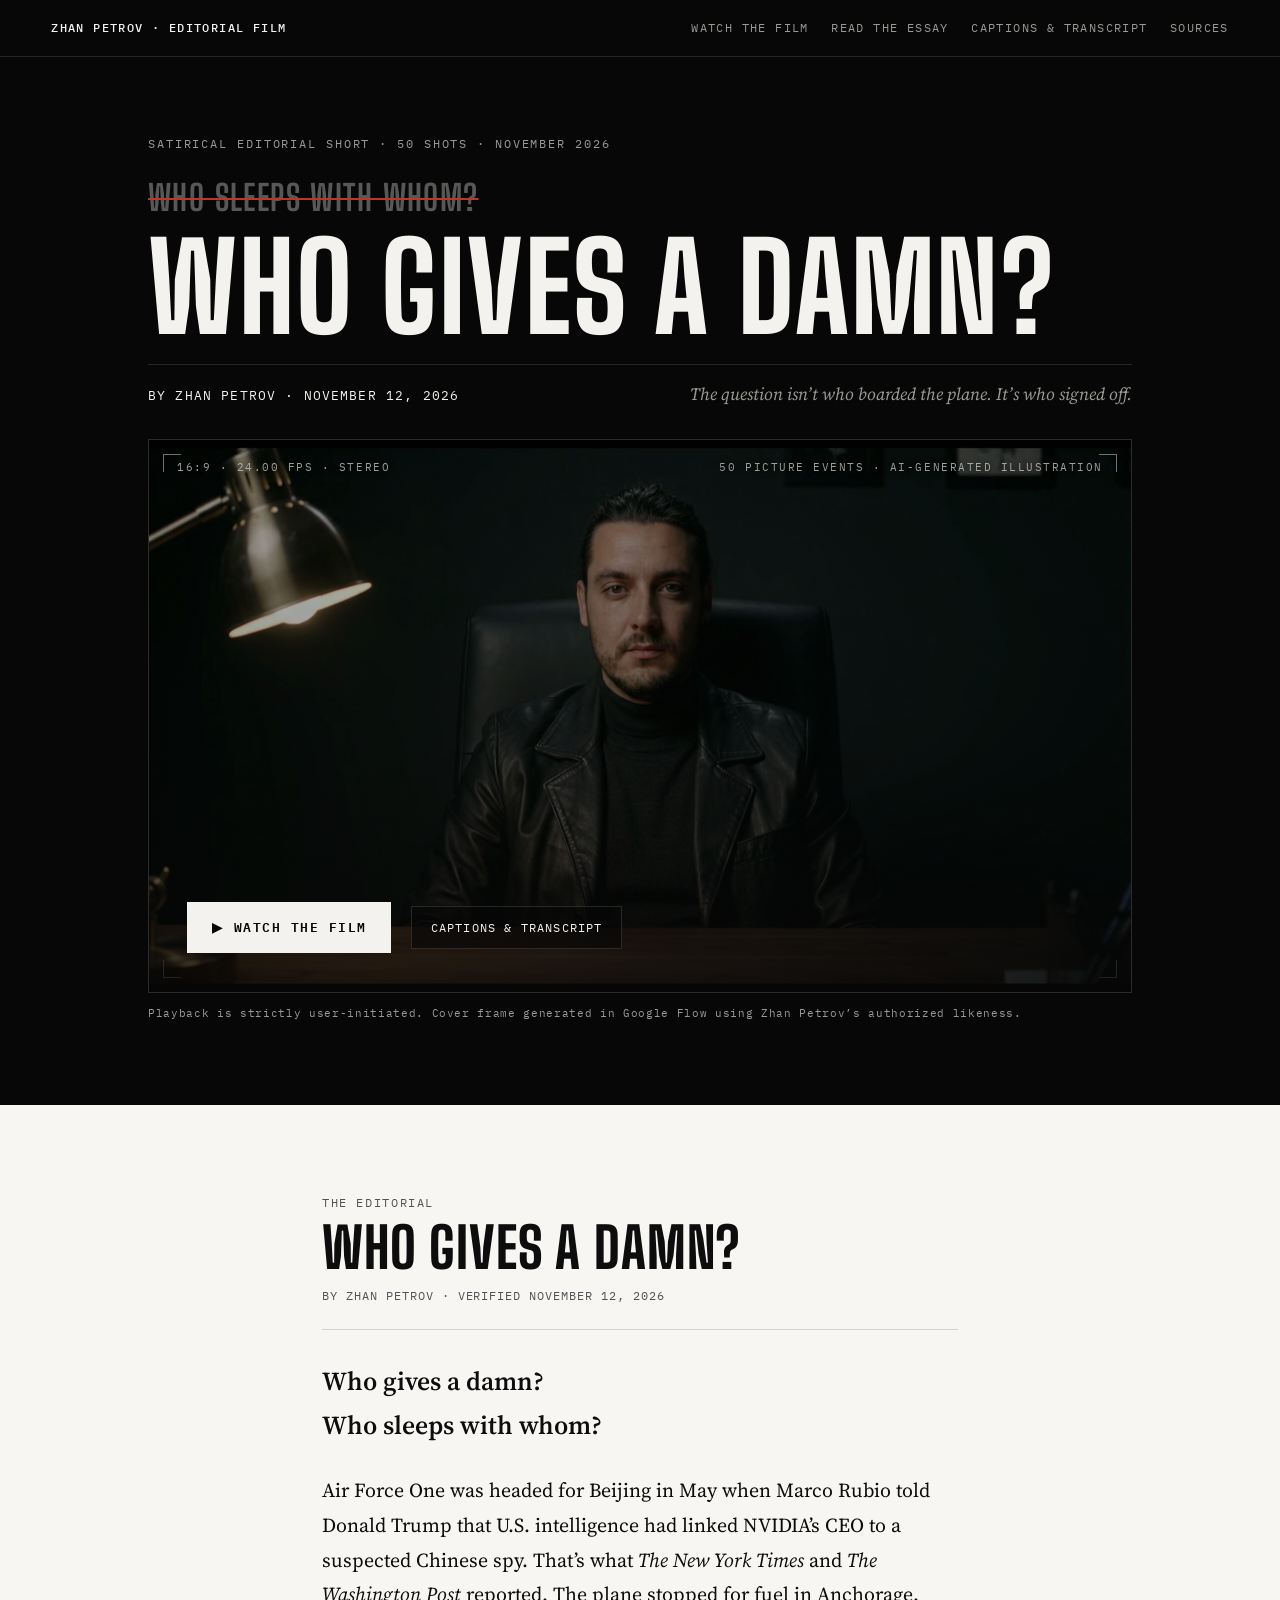
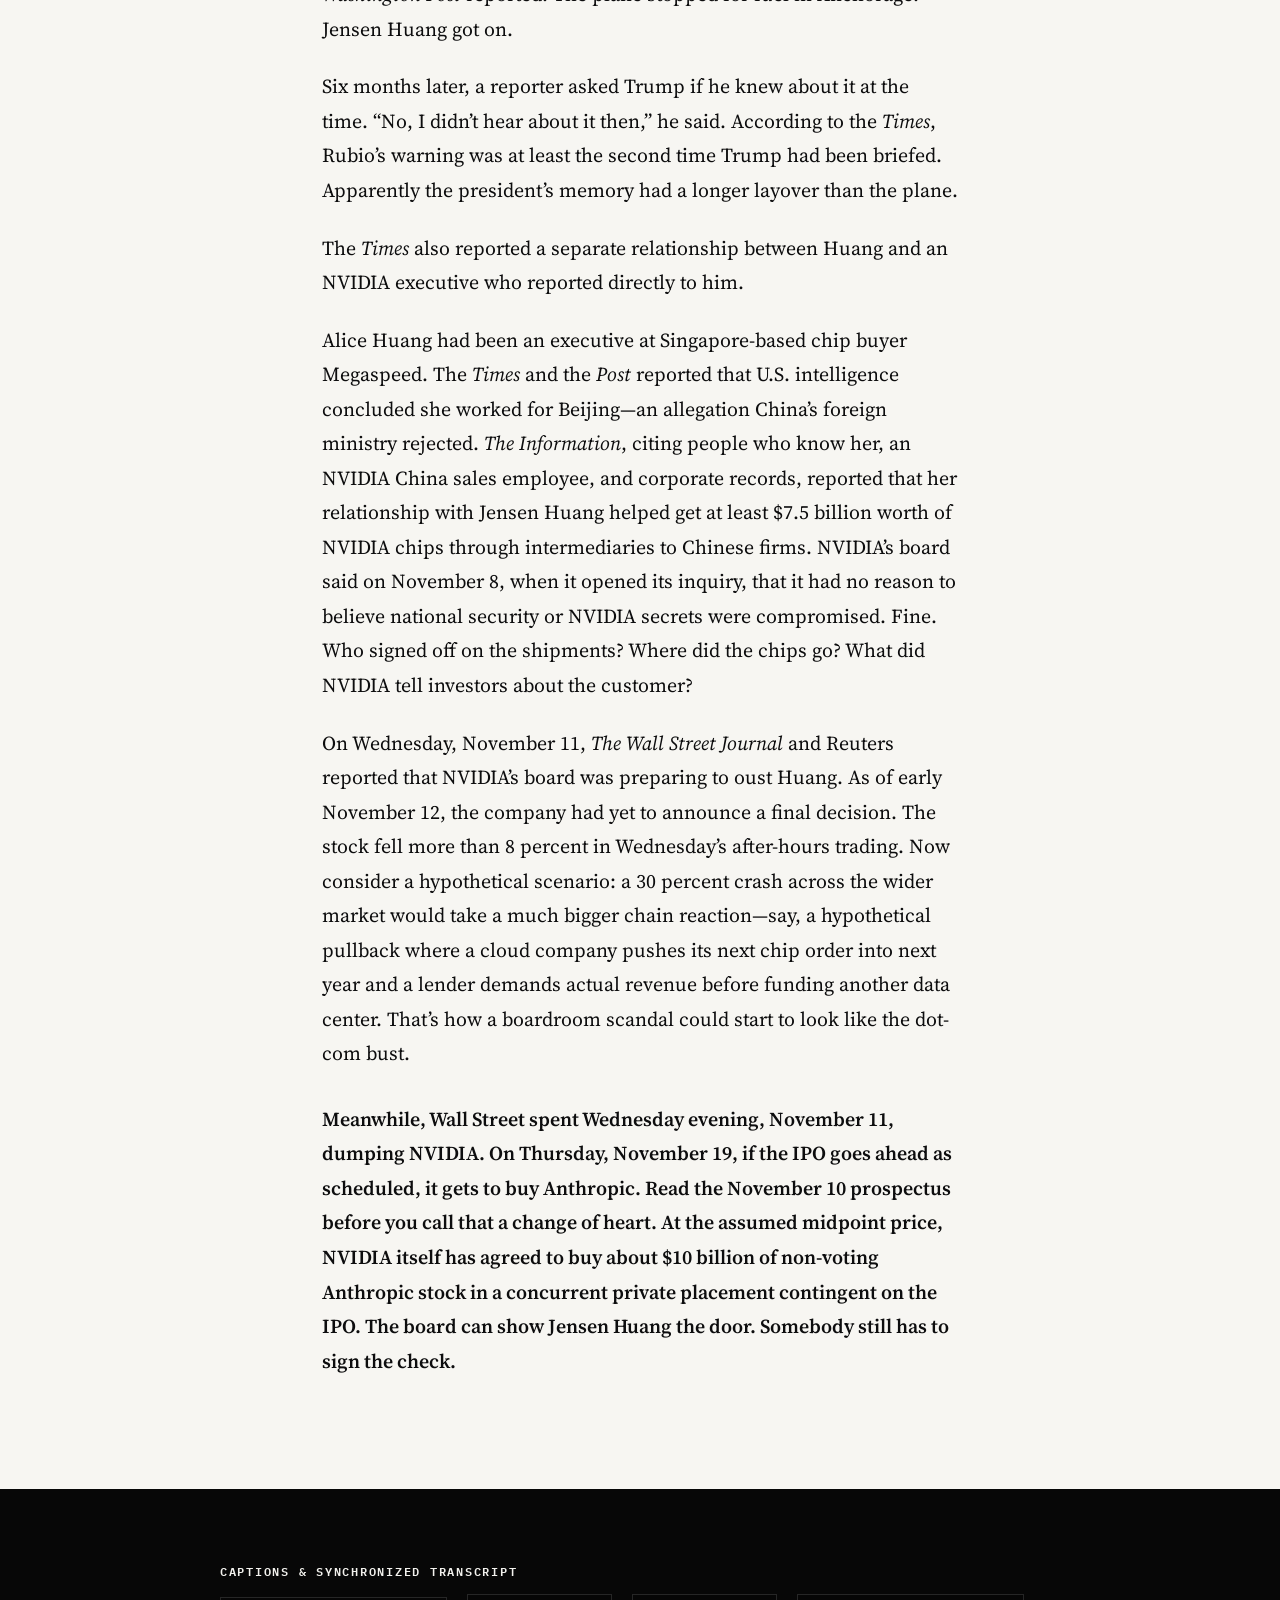
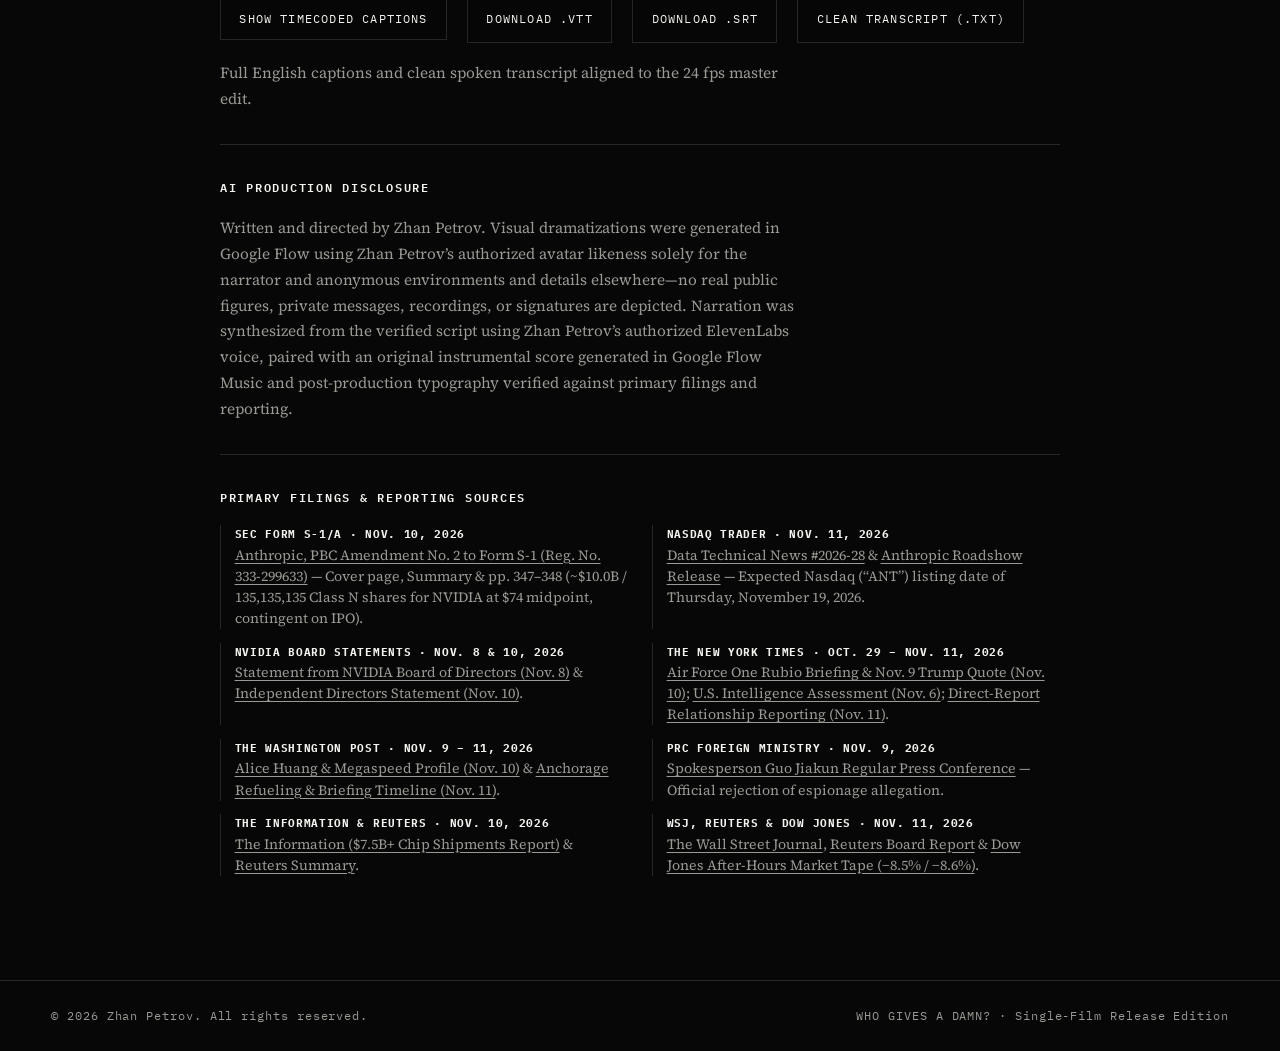
==== index.html @ df322ba2 "Initial release: WHO GIVES A DAMN? editorial & screening site" ====
<!DOCTYPE html>
<html lang="en">
<head>
  <meta charset="utf-8" />
  <meta name="viewport" content="width=device-width, initial-scale=1" />
  <title>WHO GIVES A DAMN? — A Short Film &amp; Editorial by Zhan Petrov</title>
  <meta name="description" content="From 'Who sleeps with whom?' to 'Who signed off?' — A five-minute satirical editorial film and essay by Zhan Petrov." />
  <meta property="og:title" content="WHO GIVES A DAMN? — Zhan Petrov" />
  <meta property="og:description" content="The board can show Jensen Huang the door. Somebody still has to sign the check." />
  <meta property="og:type" content="website" />
  <meta property="og:image" content="assets/cover.jpg" />
  <link rel="preconnect" href="https://fonts.googleapis.com" />
  <link rel="preconnect" href="https://fonts.gstatic.com" crossorigin />
  <link href="https://fonts.googleapis.com/css2?family=Big+Shoulders+Display:wght@700;800&amp;family=IBM+Plex+Mono:wght@400;500;600&amp;family=Source+Serif+4:ital,opsz,wght@0,8..60,400;0,8..60,600;1,8..60,400&amp;display=swap" rel="stylesheet" />
  <link rel="stylesheet" href="styles.css" />
</head>
<body>
  <header class="site-nav">
    <a class="site-nav__brand" href="index.html">Zhan Petrov · Editorial Film</a>
    <nav class="site-nav__links" aria-label="Primary">
      <a href="watch.html">Watch the Film</a>
      <a href="#article">Read the Essay</a>
      <a href="#transcript">Captions &amp; Transcript</a>
      <a href="#sources">Sources</a>
    </nav>
  </header>

  <main>
    <section class="hero" aria-labelledby="film-title">
      <p class="hero__kicker">Satirical Editorial Short · 50 Shots · November 2026</p>
      <p class="hero__distraction" aria-hidden="true">Who sleeps with whom?</p>
      <h1 id="film-title" class="hero__title">Who Gives a Damn?</h1>

      <div class="hero__meta-row">
        <span class="hero__byline">By Zhan Petrov · November 12, 2026</span>
        <p class="hero__subquestion">The question isn’t who boarded the plane. It’s who signed off.</p>
      </div>

      <div class="vf-gate">
        <span class="vf-corner vf-corner--tl" aria-hidden="true"></span>
        <span class="vf-corner vf-corner--tr" aria-hidden="true"></span>
        <span class="vf-corner vf-corner--bl" aria-hidden="true"></span>
        <span class="vf-corner vf-corner--br" aria-hidden="true"></span>
        <div class="vf-hud-top" aria-hidden="true">
          <span>16:9 · 24.00 FPS · STEREO</span>
          <span>50 PICTURE EVENTS · AI-GENERATED ILLUSTRATION</span>
        </div>
        <img
          class="vf-gate__img"
          src="assets/cover.jpg"
          alt="Zhan Petrov seated at a dark walnut desk lit by a warm brass lamp in Who Gives a Damn?"
          width="1280"
          height="720"
        />
        <div class="vf-gate__overlay">
          <div class="watch-cta-group">
            <a class="btn-watch" href="watch.html" id="primary-watch-btn">
              <span aria-hidden="true">&#9654;</span> Watch the film
            </a>
            <button class="btn-secondary" type="button" id="toggle-transcript-hero" aria-expanded="false" aria-controls="transcript-panel">
              Captions &amp; Transcript
            </button>
          </div>
        </div>
      </div>
      <p class="vf-caption">
        Playback is strictly user-initiated. Cover frame generated in Google Flow using Zhan Petrov’s authorized likeness.
      </p>
    </section>

    <section id="article" class="paper-surface" aria-labelledby="essay-heading">
      <article class="article-wrap">
        <header class="article-header">
          <p class="article-label">The Editorial</p>
          <h2 id="essay-heading" class="article-headline">Who Gives a Damn?</h2>
          <p class="article-byline">By Zhan Petrov · Verified November 12, 2026</p>
        </header>

        <div class="editorial-body">
          <p class="lead-stanza">Who gives a damn?</p>
          <p class="lead-stanza">Who sleeps with whom?</p>

          <p>
            Air Force One was headed for Beijing in May when Marco Rubio told Donald Trump that U.S. intelligence had linked NVIDIA’s CEO to a suspected Chinese spy. That’s what <em>The New York Times</em> and <em>The Washington Post</em> reported. The plane stopped for fuel in Anchorage. Jensen Huang got on.
          </p>

          <p>
            Six months later, a reporter asked Trump if he knew about it at the time. “No, I didn’t hear about it then,” he said. According to the <em>Times</em>, Rubio’s warning was at least the second time Trump had been briefed. Apparently the president’s memory had a longer layover than the plane.
          </p>

          <p>
            The <em>Times</em> also reported a separate relationship between Huang and an NVIDIA executive who reported directly to him.
          </p>

          <p>
            Alice Huang had been an executive at Singapore-based chip buyer Megaspeed. The <em>Times</em> and the <em>Post</em> reported that U.S. intelligence concluded she worked for Beijing—an allegation China’s foreign ministry rejected. <em>The Information</em>, citing people who know her, an NVIDIA China sales employee, and corporate records, reported that her relationship with Jensen Huang helped get at least $7.5 billion worth of NVIDIA chips through intermediaries to Chinese firms. NVIDIA’s board said on November 8, when it opened its inquiry, that it had no reason to believe national security or NVIDIA secrets were compromised. Fine. Who signed off on the shipments? Where did the chips go? What did NVIDIA tell investors about the customer?
          </p>

          <p>
            On Wednesday, November 11, <em>The Wall Street Journal</em> and Reuters reported that NVIDIA’s board was preparing to oust Huang. As of early November 12, the company had yet to announce a final decision. The stock fell more than 8 percent in Wednesday’s after-hours trading. Now consider a hypothetical scenario: a 30 percent crash across the wider market would take a much bigger chain reaction—say, a hypothetical pullback where a cloud company pushes its next chip order into next year and a lender demands actual revenue before funding another data center. That’s how a boardroom scandal could start to look like the dot-com bust.
          </p>

          <p class="closing-stanza">
            Meanwhile, Wall Street spent Wednesday evening, November 11, dumping NVIDIA. On Thursday, November 19, if the IPO goes ahead as scheduled, it gets to buy Anthropic. Read the November 10 prospectus before you call that a change of heart. At the assumed midpoint price, NVIDIA itself has agreed to buy about $10 billion of non-voting Anthropic stock in a concurrent private placement contingent on the IPO. The board can show Jensen Huang the door. Somebody still has to sign the check.
          </p>
        </div>
      </article>
    </section>

    <div class="dossier-wrap">
      <section id="transcript" class="dossier-block" aria-labelledby="transcript-heading">
        <div class="dossier-heading">
          <h2 id="transcript-heading" class="dossier-title">Captions &amp; Synchronized Transcript</h2>
          <div class="watch-cta-group">
            <button class="btn-secondary" type="button" id="toggle-transcript-btn" aria-expanded="false" aria-controls="transcript-panel">
              Show Timecoded Captions
            </button>
            <a class="btn-secondary" href="assets/captions.vtt" download>Download .VTT</a>
            <a class="btn-secondary" href="assets/captions.srt" download>Download .SRT</a>
            <a class="btn-secondary" href="assets/transcript.txt" download>Clean Transcript (.TXT)</a>
          </div>
        </div>
        <p class="disclosure-text">
          Full English captions and clean spoken transcript aligned to the 24 fps master edit.
        </p>
        <div id="transcript-panel" class="transcript-drawer" hidden>
          <ol id="cue-list" class="cue-list">
            <li class="cue-item"><span class="cue-time">00:00 – 05:00</span><span>Loading timecoded captions…</span></li>
          </ol>
        </div>
      </section>

      <section id="disclosure" class="dossier-block" aria-labelledby="disclosure-heading">
        <div class="dossier-heading">
          <h2 id="disclosure-heading" class="dossier-title">AI Production Disclosure</h2>
        </div>
        <p class="disclosure-text">
          Written and directed by Zhan Petrov. Visual dramatizations were generated in Google Flow using Zhan Petrov’s authorized avatar likeness solely for the narrator and anonymous environments and details elsewhere—no real public figures, private messages, recordings, or signatures are depicted. Narration was synthesized from the verified script using Zhan Petrov’s authorized ElevenLabs voice, paired with an original instrumental score generated in Google Flow Music and post-production typography verified against primary filings and reporting.
        </p>
      </section>

      <section id="sources" class="dossier-block" aria-labelledby="sources-heading">
        <div class="dossier-heading">
          <h2 id="sources-heading" class="dossier-title">Primary Filings &amp; Reporting Sources</h2>
        </div>
        <ul class="sources-grid">
          <li>
            <strong>SEC Form S-1/A · Nov. 10, 2026</strong>
            <a href="https://www.sec.gov/Archives/edgar/data/2130357/000162828026072484/anthropicpbc-sx1ax2.htm" target="_blank" rel="noopener noreferrer">Anthropic, PBC Amendment No. 2 to Form S-1 (Reg. No. 333-299633)</a> — Cover page, Summary &amp; pp. 347–348 (~$10.0B / 135,135,135 Class N shares for NVIDIA at $74 midpoint, contingent on IPO).
          </li>
          <li>
            <strong>Nasdaq Trader · Nov. 11, 2026</strong>
            <a href="https://www.nasdaqtrader.com/TraderNews.aspx?id=DTN2026-28" target="_blank" rel="noopener noreferrer">Data Technical News #2026-28</a> &amp; <a href="https://www.anthropic.com/news/roadshow-launch" target="_blank" rel="noopener noreferrer">Anthropic Roadshow Release</a> — Expected Nasdaq (“ANT”) listing date of Thursday, November 19, 2026.
          </li>
          <li>
            <strong>NVIDIA Board Statements · Nov. 8 &amp; 10, 2026</strong>
            <a href="https://nvidianews.nvidia.com/news/statement-from-nvidia-board-of-directors" target="_blank" rel="noopener noreferrer">Statement from NVIDIA Board of Directors (Nov. 8)</a> &amp; <a href="https://nvidianews.nvidia.com/news/statement-from-the-independent-members-of-the-nvidia-board" target="_blank" rel="noopener noreferrer">Independent Directors Statement (Nov. 10)</a>.
          </li>
          <li>
            <strong>The New York Times · Oct. 29 – Nov. 11, 2026</strong>
            <a href="https://www.nytimes.com/2026/11/10/us/politics/trump-china-trip-nvidia.html" target="_blank" rel="noopener noreferrer">Air Force One Rubio Briefing &amp; Nov. 9 Trump Quote (Nov. 10)</a>; <a href="https://www.nytimes.com/2026/11/06/us/politics/chinese-spy-agency-nvidia-jensen-huang.html" target="_blank" rel="noopener noreferrer">U.S. Intelligence Assessment (Nov. 6)</a>; <a href="https://www.nytimes.com/2026/11/11/technology/jensen-huang-nvidia-affair.html" target="_blank" rel="noopener noreferrer">Direct-Report Relationship Reporting (Nov. 11)</a>.
          </li>
          <li>
            <strong>The Washington Post · Nov. 9 – 11, 2026</strong>
            <a href="https://www.washingtonpost.com/world/2026/11/10/phantom-life-alice-huang-alleged-chinese-spy-who-had-an-affair-with-nvidia-ceo/" target="_blank" rel="noopener noreferrer">Alice Huang &amp; Megaspeed Profile (Nov. 10)</a> &amp; <a href="https://www.washingtonpost.com/politics/2026/11/11/spy-scandal-shows-contradictions-trump-china-policies/" target="_blank" rel="noopener noreferrer">Anchorage Refueling &amp; Briefing Timeline (Nov. 11)</a>.
          </li>
          <li>
            <strong>PRC Foreign Ministry · Nov. 9, 2026</strong>
            <a href="https://www.fmprc.gov.cn/eng/xw/fyrbt/202611/t20261109_12056171.html" target="_blank" rel="noopener noreferrer">Spokesperson Guo Jiakun Regular Press Conference</a> — Official rejection of espionage allegation.
          </li>
          <li>
            <strong>The Information &amp; Reuters · Nov. 10, 2026</strong>
            <a href="https://www.theinformation.com/articles/jensen-huangs-yearslong-ties-alice-huang-enabled-nvidia-chip-sales-china" target="_blank" rel="noopener noreferrer">The Information ($7.5B+ Chip Shipments Report)</a> &amp; <a href="https://www.reuters.com/world/china/nvidia-ceos-affair-aided-75-billion-chip-shipments-china-information-reports-2026-11-10/" target="_blank" rel="noopener noreferrer">Reuters Summary</a>.
          </li>
          <li>
            <strong>WSJ, Reuters &amp; Dow Jones · Nov. 11, 2026</strong>
            <a href="https://www.wsj.com/business/nvidia-is-preparing-to-oust-nvidia-ceo-jensen-huang-30f421ad" target="_blank" rel="noopener noreferrer">The Wall Street Journal</a>, <a href="https://www.reuters.com/technology/nvidia-is-preparing-oust-ceo-jensen-huang-wsj-reports-2026-11-11/" target="_blank" rel="noopener noreferrer">Reuters Board Report</a> &amp; <a href="https://www.morningstar.com/news/dow-jones/202611119071/nvidia-shares-down-on-wsj-report-board-is-preparing-to-oust-huang" target="_blank" rel="noopener noreferrer">Dow Jones After-Hours Market Tape (−8.5% / −8.6%)</a>.
          </li>
        </ul>
      </section>
    </div>
  </main>

  <footer class="site-footer">
    <span>&copy; 2026 Zhan Petrov. All rights reserved.</span>
    <span>WHO GIVES A DAMN? · Single-Film Release Edition</span>
  </footer>

  <script src="config.js"></script>
  <script src="site.js"></script>
</body>
</html>
---- styles.css ----
:root {
  --void: #070707;
  --void-elevated: #0f1012;
  --paper: #f7f6f2;
  --paper-warm: #efede6;
  --ink: #0d0d0e;
  --ink-muted: #525258;
  --chalk: #f3f2ee;
  --chalk-dim: #9a9994;
  --signal-amber: #d49b38;
  --signal-red: #b93829;
  --rule-dark: rgba(255, 255, 255, 0.13);
  --rule-light: rgba(13, 13, 14, 0.14);
  --font-display: "Big Shoulders Display", "Arial Narrow", Impact, sans-serif;
  --font-serif: "Source Serif 4", Georgia, "Times New Roman", serif;
  --font-mono: "IBM Plex Mono", ui-monospace, SFMono-Regular, Menlo, monospace;
}

*,
*::before,
*::after {
  box-sizing: border-box;
}

html {
  scroll-behavior: smooth;
  -webkit-text-size-adjust: 100%;
}

body {
  margin: 0;
  background-color: var(--void);
  color: var(--chalk);
  font-family: var(--font-serif);
  line-height: 1.68;
  text-rendering: optimizeLegibility;
  -webkit-font-smoothing: antialiased;
}

a {
  color: inherit;
  text-underline-offset: 3px;
}

/* Top Masthead Bar */
.site-nav {
  display: flex;
  justify-content: space-between;
  align-items: center;
  padding: 1.15rem clamp(1.2rem, 4vw, 3.2rem);
  border-bottom: 1px solid var(--rule-dark);
  font-family: var(--font-mono);
  font-size: 0.73rem;
  letter-spacing: 0.12em;
  text-transform: uppercase;
  color: var(--chalk-dim);
}

.site-nav__brand {
  text-decoration: none;
  color: var(--chalk);
  font-weight: 500;
}

.site-nav__links {
  display: flex;
  gap: 1.4rem;
  flex-wrap: wrap;
}

.site-nav__links a {
  text-decoration: none;
  transition: color 0.18s ease;
}

.site-nav__links a:hover,
.site-nav__links a:focus-visible {
  color: var(--chalk);
}

/* Hero / Thesis Pivot + Viewfinder Gate */
.hero {
  max-width: 1080px;
  margin: 0 auto;
  padding: clamp(2.4rem, 6vw, 4.8rem) clamp(1.2rem, 4vw, 3rem) clamp(2.8rem, 6vw, 4.5rem);
}

.hero__kicker {
  font-family: var(--font-mono);
  font-size: 0.74rem;
  letter-spacing: 0.16em;
  text-transform: uppercase;
  color: var(--chalk-dim);
  margin: 0 0 0.85rem;
}

.hero__distraction {
  font-family: var(--font-display);
  font-weight: 700;
  font-size: clamp(1.35rem, 3vw, 2.2rem);
  letter-spacing: 0.04em;
  text-transform: uppercase;
  color: rgba(243, 242, 238, 0.34);
  text-decoration: line-through;
  text-decoration-color: var(--signal-red);
  text-decoration-thickness: 2px;
  margin: 0 0 0.35rem;
}

.hero__title {
  font-family: var(--font-display);
  font-weight: 800;
  font-size: clamp(3.4rem, 9.6vw, 7.6rem);
  line-height: 0.92;
  letter-spacing: 0.015em;
  text-transform: uppercase;
  margin: 0 0 1.25rem;
  color: var(--chalk);
}

.hero__meta-row {
  display: flex;
  flex-wrap: wrap;
  justify-content: space-between;
  align-items: baseline;
  gap: 1rem;
  padding-top: 0.9rem;
  margin-bottom: 1.9rem;
  border-top: 1px solid var(--rule-dark);
}

.hero__byline {
  font-family: var(--font-mono);
  font-size: 0.8rem;
  letter-spacing: 0.09em;
  text-transform: uppercase;
  color: var(--chalk);
}

.hero__subquestion {
  font-family: var(--font-serif);
  font-style: italic;
  font-size: 1.08rem;
  color: var(--chalk-dim);
  margin: 0;
}

/* Viewfinder Cover Gate (inspired by how-i-see .vf-gate) */
.vf-gate {
  position: relative;
  width: 100%;
  aspect-ratio: 16 / 9;
  background: #0b0c0e;
  border: 1px solid var(--rule-dark);
  overflow: hidden;
}

.vf-gate__img {
  width: 100%;
  height: 100%;
  object-fit: cover;
  display: block;
  filter: contrast(1.04) brightness(0.86);
  transition: transform 0.55s cubic-bezier(0.22, 1, 0.36, 1), filter 0.4s ease;
}

.vf-gate:hover .vf-gate__img {
  transform: scale(1.015);
  filter: contrast(1.06) brightness(0.92);
}

.vf-corner {
  position: absolute;
  width: 18px;
  height: 18px;
  border-color: rgba(243, 242, 238, 0.55);
  border-style: solid;
  pointer-events: none;
  z-index: 2;
}

.vf-corner--tl { top: 14px; left: 14px; border-width: 1px 0 0 1px; }
.vf-corner--tr { top: 14px; right: 14px; border-width: 1px 1px 0 0; }
.vf-corner--bl { bottom: 14px; left: 14px; border-width: 0 0 1px 1px; }
.vf-corner--br { bottom: 14px; right: 14px; border-width: 0 1px 1px 0; }

.vf-hud-top {
  position: absolute;
  top: 18px;
  left: 28px;
  right: 28px;
  display: flex;
  justify-content: space-between;
  font-family: var(--font-mono);
  font-size: 0.68rem;
  letter-spacing: 0.14em;
  text-transform: uppercase;
  color: rgba(243, 242, 238, 0.78);
  text-shadow: 0 1px 6px rgba(0, 0, 0, 0.85);
  pointer-events: none;
  z-index: 2;
}

.vf-gate__overlay {
  position: absolute;
  inset: 0;
  background: linear-gradient(180deg, rgba(7, 7, 7, 0.16) 0%, rgba(7, 7, 7, 0.32) 55%, rgba(7, 7, 7, 0.82) 100%);
  display: flex;
  flex-direction: column;
  justify-content: flex-end;
  align-items: flex-start;
  padding: clamp(1.2rem, 3.5vw, 2.4rem);
  z-index: 3;
}

.watch-cta-group {
  display: flex;
  flex-wrap: wrap;
  align-items: center;
  gap: 0.9rem 1.25rem;
}

.btn-watch {
  display: inline-flex;
  align-items: center;
  gap: 0.65rem;
  background: var(--chalk);
  color: var(--void);
  font-family: var(--font-mono);
  font-size: 0.8rem;
  font-weight: 600;
  letter-spacing: 0.12em;
  text-transform: uppercase;
  text-decoration: none;
  padding: 0.88rem 1.45rem;
  border: 1px solid var(--chalk);
  cursor: pointer;
  transition: background 0.18s ease, color 0.18s ease;
}

.btn-watch:hover,
.btn-watch:focus-visible {
  background: transparent;
  color: var(--chalk);
}

.btn-secondary {
  display: inline-flex;
  align-items: center;
  gap: 0.5rem;
  background: rgba(7, 7, 7, 0.65);
  color: var(--chalk);
  font-family: var(--font-mono);
  font-size: 0.74rem;
  letter-spacing: 0.1em;
  text-transform: uppercase;
  text-decoration: none;
  padding: 0.82rem 1.15rem;
  border: 1px solid var(--rule-dark);
  cursor: pointer;
}

.btn-secondary:hover,
.btn-secondary:focus-visible {
  border-color: var(--chalk);
}

.vf-caption {
  margin-top: 0.7rem;
  font-family: var(--font-mono);
  font-size: 0.69rem;
  letter-spacing: 0.06em;
  color: var(--chalk-dim);
}

/* Archival Prospectus Paper Article Surface */
.paper-surface {
  background: var(--paper);
  color: var(--ink);
  border-top: 1px solid var(--rule-dark);
  border-bottom: 1px solid var(--rule-dark);
}

.article-wrap {
  max-width: 700px;
  margin: 0 auto;
  padding: clamp(3rem, 7vw, 5.4rem) clamp(1.25rem, 4vw, 2rem);
}

.article-header {
  border-bottom: 1px solid var(--rule-light);
  padding-bottom: 1.4rem;
  margin-bottom: 2.1rem;
}

.article-label {
  font-family: var(--font-mono);
  font-size: 0.72rem;
  letter-spacing: 0.14em;
  text-transform: uppercase;
  color: var(--ink-muted);
  margin: 0 0 0.55rem;
}

.article-headline {
  font-family: var(--font-display);
  font-weight: 800;
  font-size: clamp(2.3rem, 5.2vw, 3.5rem);
  line-height: 0.98;
  letter-spacing: 0.015em;
  text-transform: uppercase;
  margin: 0 0 0.65rem;
}

.article-byline {
  font-family: var(--font-mono);
  font-size: 0.76rem;
  letter-spacing: 0.08em;
  text-transform: uppercase;
  color: var(--ink-muted);
  margin: 0;
}

.editorial-body p {
  font-size: clamp(1.1rem, 2.1vw, 1.24rem);
  line-height: 1.74;
  margin: 0 0 1.45rem;
  color: var(--ink);
}

.editorial-body p.lead-stanza {
  font-size: clamp(1.32rem, 2.8vw, 1.62rem);
  line-height: 1.38;
  font-weight: 600;
  margin-bottom: 0.55rem;
}

.editorial-body p.lead-stanza + p.lead-stanza {
  margin-bottom: 1.85rem;
}

.editorial-body p.closing-stanza {
  font-weight: 600;
  padding-top: 0.5rem;
}

/* Ledger / Transcript / Disclosure / Sources Footer Sections (Outside Article Body) */
.dossier-wrap {
  max-width: 920px;
  margin: 0 auto;
  padding: clamp(2.8rem, 6vw, 4.5rem) clamp(1.25rem, 4vw, 2.5rem);
}

.dossier-block {
  border-top: 1px solid var(--rule-dark);
  padding: 2rem 0;
}

.dossier-block:first-child {
  border-top: none;
  padding-top: 0;
}

.dossier-heading {
  display: flex;
  flex-wrap: wrap;
  justify-content: space-between;
  align-items: center;
  gap: 0.8rem;
  margin-bottom: 1.1rem;
}

.dossier-title {
  font-family: var(--font-mono);
  font-size: 0.78rem;
  font-weight: 600;
  letter-spacing: 0.14em;
  text-transform: uppercase;
  color: var(--chalk);
  margin: 0;
}

.transcript-drawer {
  background: var(--void-elevated);
  border: 1px solid var(--rule-dark);
  padding: 1.25rem 1.4rem;
  margin-top: 0.9rem;
}

.transcript-drawer[hidden] {
  display: none;
}

.cue-list {
  list-style: none;
  padding: 0;
  margin: 0;
  max-height: 390px;
  overflow-y: auto;
}

.cue-item {
  display: grid;
  grid-template-columns: 112px 1fr;
  gap: 1rem;
  padding: 0.62rem 0;
  border-bottom: 1px solid rgba(255, 255, 255, 0.06);
  font-size: 0.96rem;
}

.cue-item:last-child {
  border-bottom: none;
}

.cue-time {
  font-family: var(--font-mono);
  font-size: 0.74rem;
  color: var(--signal-amber);
  padding-top: 0.18rem;
}

.disclosure-text {
  font-size: 0.96rem;
  color: var(--chalk-dim);
  max-width: 72ch;
  margin: 0;
}

.sources-grid {
  list-style: none;
  padding: 0;
  margin: 0.5rem 0 0;
  display: grid;
  grid-template-columns: repeat(auto-fit, minmax(280px, 1fr));
  gap: 0.85rem 1.5rem;
}

.sources-grid li {
  font-size: 0.88rem;
  line-height: 1.5;
  color: var(--chalk-dim);
  padding-left: 0.85rem;
  border-left: 1px solid var(--rule-dark);
}

.sources-grid strong {
  display: block;
  font-family: var(--font-mono);
  font-size: 0.71rem;
  letter-spacing: 0.06em;
  text-transform: uppercase;
  color: var(--chalk);
  margin-bottom: 0.15rem;
}

.site-footer {
  border-top: 1px solid var(--rule-dark);
  padding: 1.6rem clamp(1.2rem, 4vw, 3.2rem);
  font-family: var(--font-mono);
  font-size: 0.72rem;
  letter-spacing: 0.08em;
  color: var(--chalk-dim);
  display: flex;
  flex-wrap: wrap;
  justify-content: space-between;
  gap: 0.8rem;
}

/* Watch Screening Room Page */
.screening-shell {
  max-width: 1020px;
  margin: 0 auto;
  padding: clamp(2rem, 5vw, 3.6rem) clamp(1.2rem, 4vw, 2.5rem);
}

.player-stage {
  position: relative;
  width: 100%;
  aspect-ratio: 16 / 9;
  background: #050506;
  border: 1px solid var(--rule-dark);
  display: flex;
  align-items: center;
  justify-content: center;
  overflow: hidden;
}

.player-stage video {
  width: 100%;
  height: 100%;
  display: block;
  background: #000;
}

.gate-card {
  max-width: 520px;
  padding: 1.8rem;
  background: rgba(15, 16, 18, 0.92);
  border: 1px solid var(--rule-dark);
  text-align: left;
  z-index: 3;
}

.gate-card__tag {
  font-family: var(--font-mono);
  font-size: 0.7rem;
  letter-spacing: 0.14em;
  text-transform: uppercase;
  color: var(--signal-amber);
  margin: 0 0 0.55rem;
}

.gate-card__title {
  font-family: var(--font-display);
  font-size: 2rem;
  letter-spacing: 0.02em;
  text-transform: uppercase;
  margin: 0 0 0.65rem;
}

.gate-card__desc {
  font-size: 0.98rem;
  color: var(--chalk-dim);
  margin: 0 0 1.25rem;
}

.status-banner {
  margin-top: 1rem;
  padding: 0.8rem 1rem;
  border: 1px solid var(--rule-dark);
  font-family: var(--font-mono);
  font-size: 0.76rem;
  color: var(--chalk-dim);
}

@media (max-width: 640px) {
  .site-nav {
    flex-direction: column;
    align-items: flex-start;
    gap: 0.65rem;
  }
  .vf-hud-top {
    font-size: 0.58rem;
    top: 10px;
    left: 16px;
    right: 16px;
  }
  .vf-gate__overlay {
    padding: 1rem;
  }
  .btn-watch {
    width: 100%;
    justify-content: center;
    padding: 0.75rem 1rem;
  }
  .cue-item {
    grid-template-columns: 1fr;
    gap: 0.2rem;
  }
}
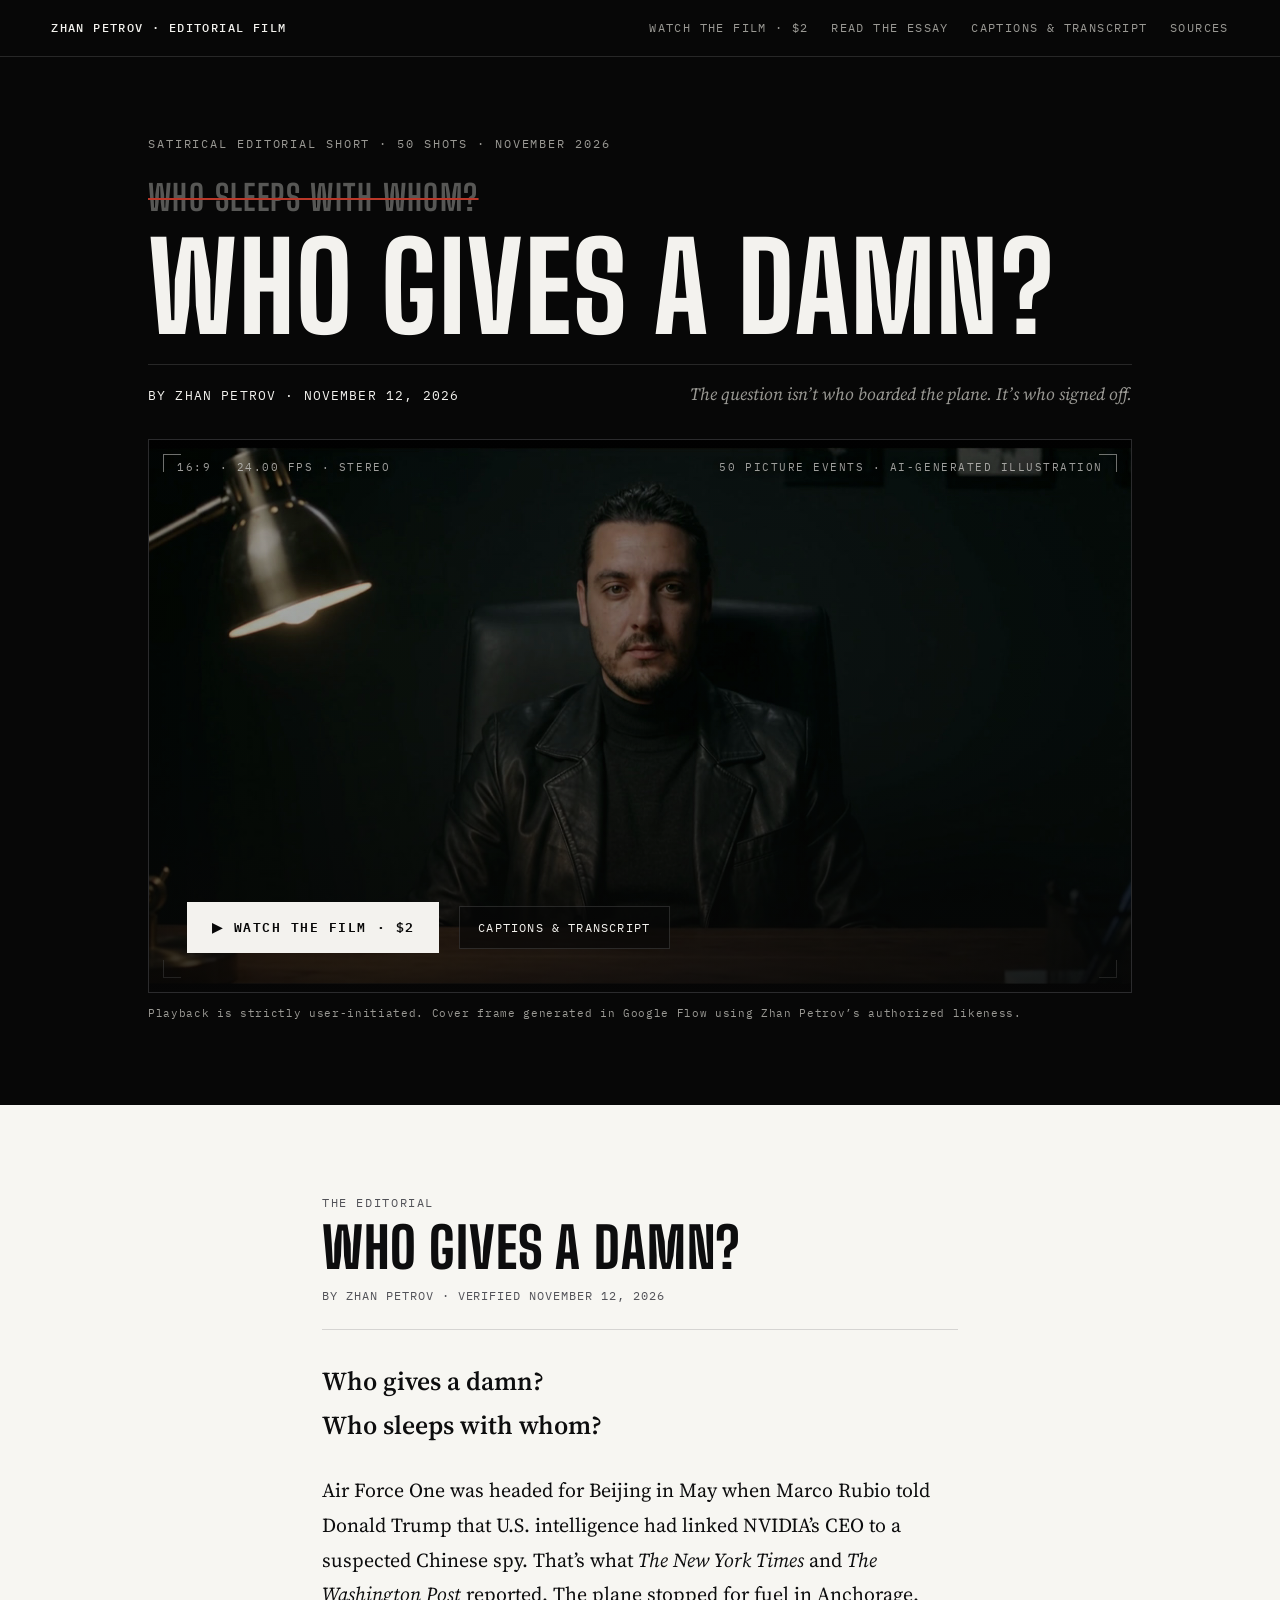
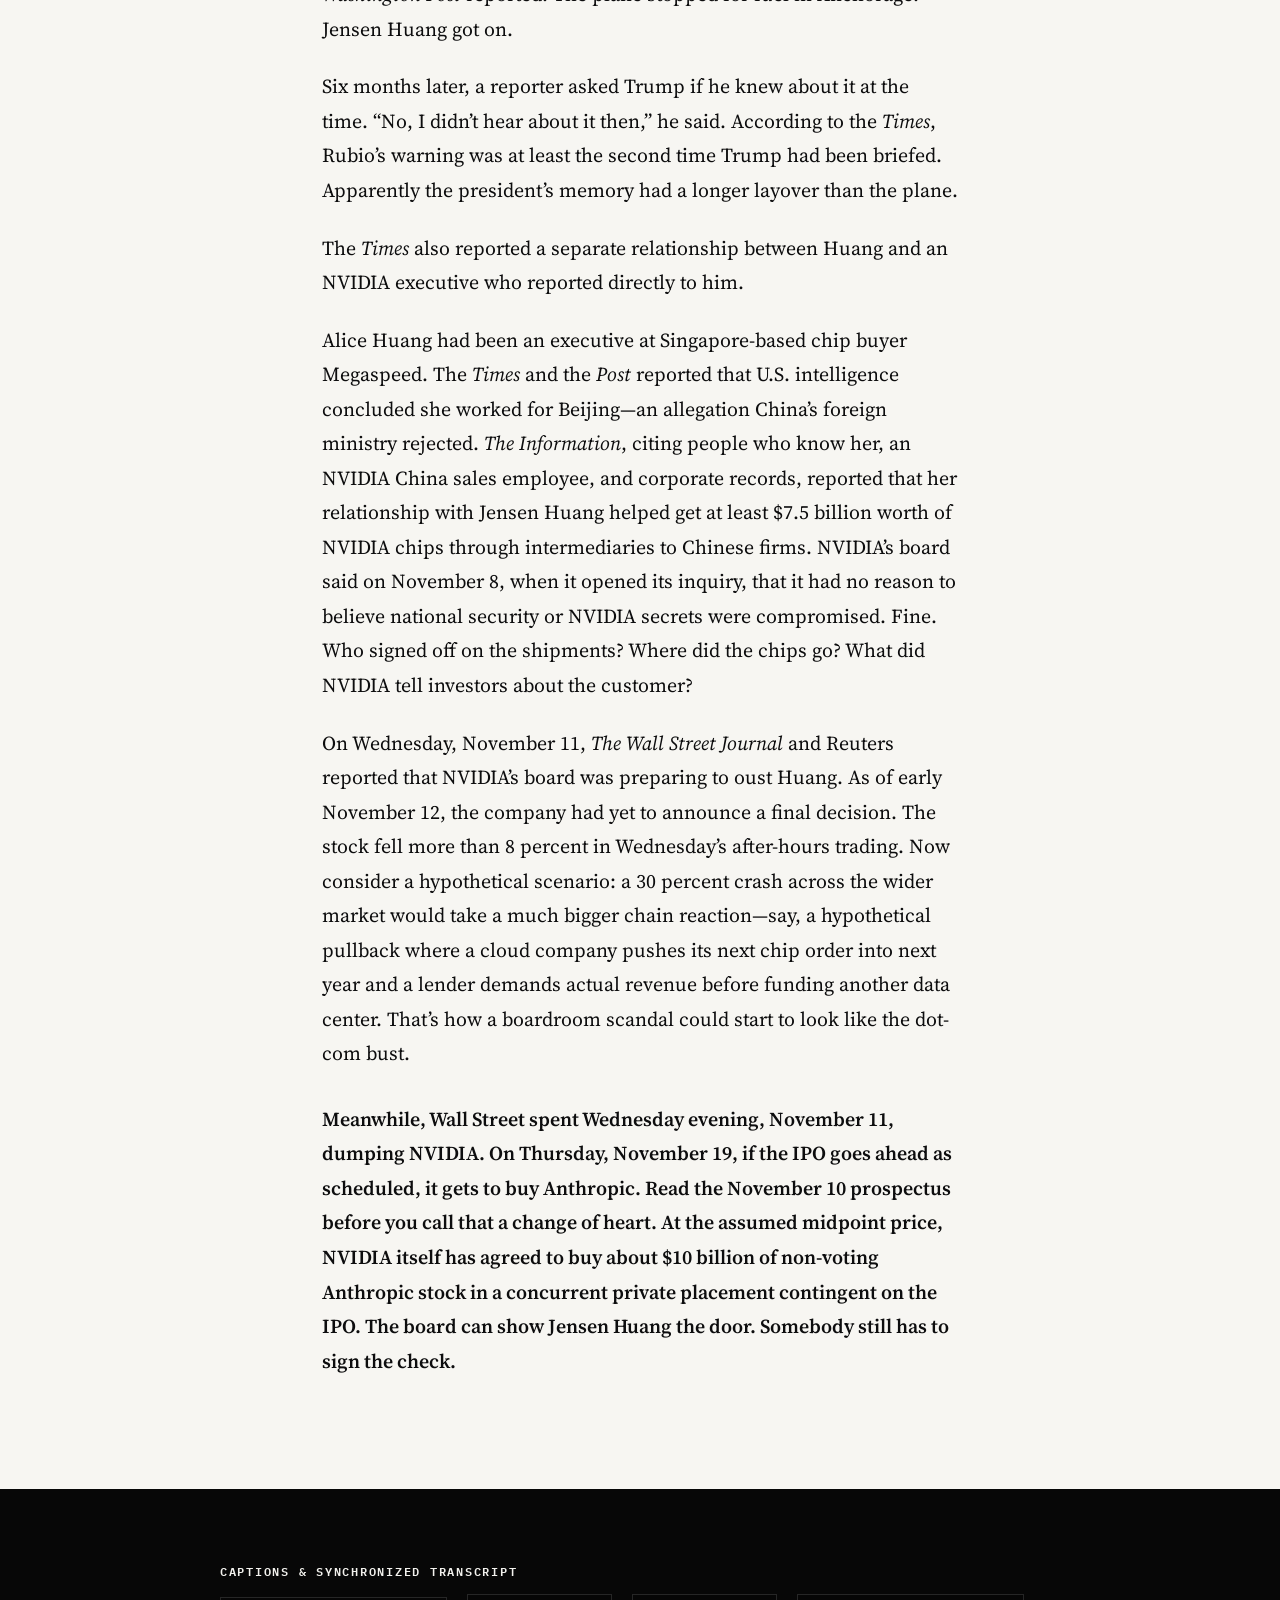
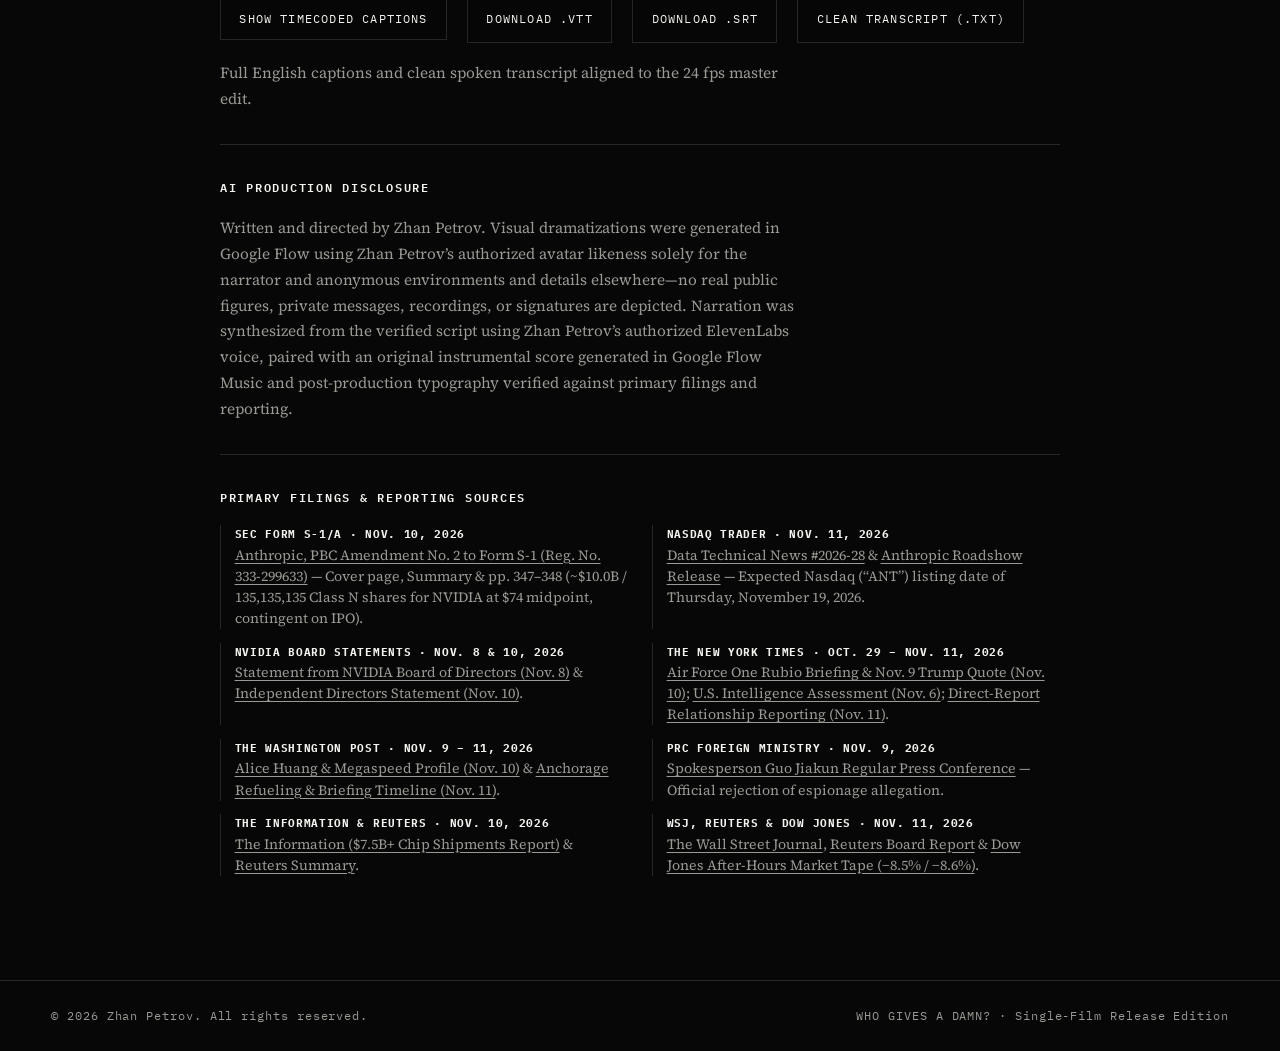
==== commit 4971ac9f: "Set $2.00 USD screening pass and wire live Cloudflare private streaming Worker" ====
--- a/index.html
+++ b/index.html
@@ -18,7 +18,7 @@
   <header class="site-nav">
     <a class="site-nav__brand" href="index.html">Zhan Petrov · Editorial Film</a>
     <nav class="site-nav__links" aria-label="Primary">
-      <a href="watch.html">Watch the Film</a>
+      <a href="watch.html">Watch the Film &middot; $2</a>
       <a href="#article">Read the Essay</a>
       <a href="#transcript">Captions &amp; Transcript</a>
       <a href="#sources">Sources</a>
@@ -27,12 +27,12 @@
 
   <main>
     <section class="hero" aria-labelledby="film-title">
-      <p class="hero__kicker">Satirical Editorial Short · 50 Shots · November 2026</p>
+      <p class="hero__kicker">Satirical Editorial Short &middot; 50 Shots &middot; November 2026</p>
       <p class="hero__distraction" aria-hidden="true">Who sleeps with whom?</p>
       <h1 id="film-title" class="hero__title">Who Gives a Damn?</h1>
 
       <div class="hero__meta-row">
-        <span class="hero__byline">By Zhan Petrov · November 12, 2026</span>
+        <span class="hero__byline">By Zhan Petrov &middot; November 12, 2026</span>
         <p class="hero__subquestion">The question isn’t who boarded the plane. It’s who signed off.</p>
       </div>
 
@@ -42,8 +42,8 @@
         <span class="vf-corner vf-corner--bl" aria-hidden="true"></span>
         <span class="vf-corner vf-corner--br" aria-hidden="true"></span>
         <div class="vf-hud-top" aria-hidden="true">
-          <span>16:9 · 24.00 FPS · STEREO</span>
-          <span>50 PICTURE EVENTS · AI-GENERATED ILLUSTRATION</span>
+          <span>16:9 &middot; 24.00 FPS &middot; STEREO</span>
+          <span>50 PICTURE EVENTS &middot; AI-GENERATED ILLUSTRATION</span>
         </div>
         <img
           class="vf-gate__img"
@@ -55,7 +55,7 @@
         <div class="vf-gate__overlay">
           <div class="watch-cta-group">
             <a class="btn-watch" href="watch.html" id="primary-watch-btn">
-              <span aria-hidden="true">&#9654;</span> Watch the film
+              <span aria-hidden="true">&#9654;</span> Watch the film &middot; $2
             </a>
             <button class="btn-secondary" type="button" id="toggle-transcript-hero" aria-expanded="false" aria-controls="transcript-panel">
               Captions &amp; Transcript
--- a/styles.css
+++ b/styles.css
@@ -25,16 +25,23 @@
 html {
   scroll-behavior: smooth;
   -webkit-text-size-adjust: 100%;
+  overflow-x: hidden;
 }
 
 body {
   margin: 0;
+  max-width: 100vw;
+  overflow-x: hidden;
   background-color: var(--void);
   color: var(--chalk);
   font-family: var(--font-serif);
   line-height: 1.68;
   text-rendering: optimizeLegibility;
   -webkit-font-smoothing: antialiased;
+}
+
+[hidden] {
+  display: none !important;
 }
 
 a {
@@ -533,25 +540,68 @@
   color: var(--chalk-dim);
 }
 
-@media (max-width: 640px) {
+@media (max-width: 680px) {
   .site-nav {
     flex-direction: column;
     align-items: flex-start;
     gap: 0.65rem;
   }
+  .site-nav__links {
+    gap: 0.65rem 1rem;
+    font-size: 0.68rem;
+  }
+  .hero__title {
+    font-size: clamp(2.65rem, 11.2vw, 4.2rem);
+  }
+  .vf-gate {
+    aspect-ratio: auto;
+    min-height: 265px;
+  }
+  .vf-gate__img {
+    position: absolute;
+    inset: 0;
+  }
   .vf-hud-top {
-    font-size: 0.58rem;
+    font-size: 0.54rem;
+    letter-spacing: 0.08em;
     top: 10px;
-    left: 16px;
-    right: 16px;
+    left: 14px;
+    right: 14px;
+    flex-wrap: wrap;
+    gap: 0.25rem 0.6rem;
   }
   .vf-gate__overlay {
-    padding: 1rem;
-  }
-  .btn-watch {
+    position: relative;
+    min-height: 265px;
+    padding: 3rem 1rem 1rem;
+  }
+  .watch-cta-group {
+    width: 100%;
+  }
+  .btn-watch,
+  .vf-gate__overlay .btn-secondary {
     width: 100%;
     justify-content: center;
-    padding: 0.75rem 1rem;
+    padding: 0.76rem 1rem;
+  }
+  .player-stage {
+    aspect-ratio: auto;
+    min-height: 340px;
+    padding: 1.15rem;
+  }
+  .gate-card {
+    width: 100%;
+    padding: 1.3rem;
+  }
+  .gate-card__title {
+    font-size: 1.65rem;
+  }
+  .sources-grid {
+    grid-template-columns: minmax(0, 1fr);
+  }
+  .sources-grid li,
+  .status-banner {
+    overflow-wrap: anywhere;
   }
   .cue-item {
     grid-template-columns: 1fr;
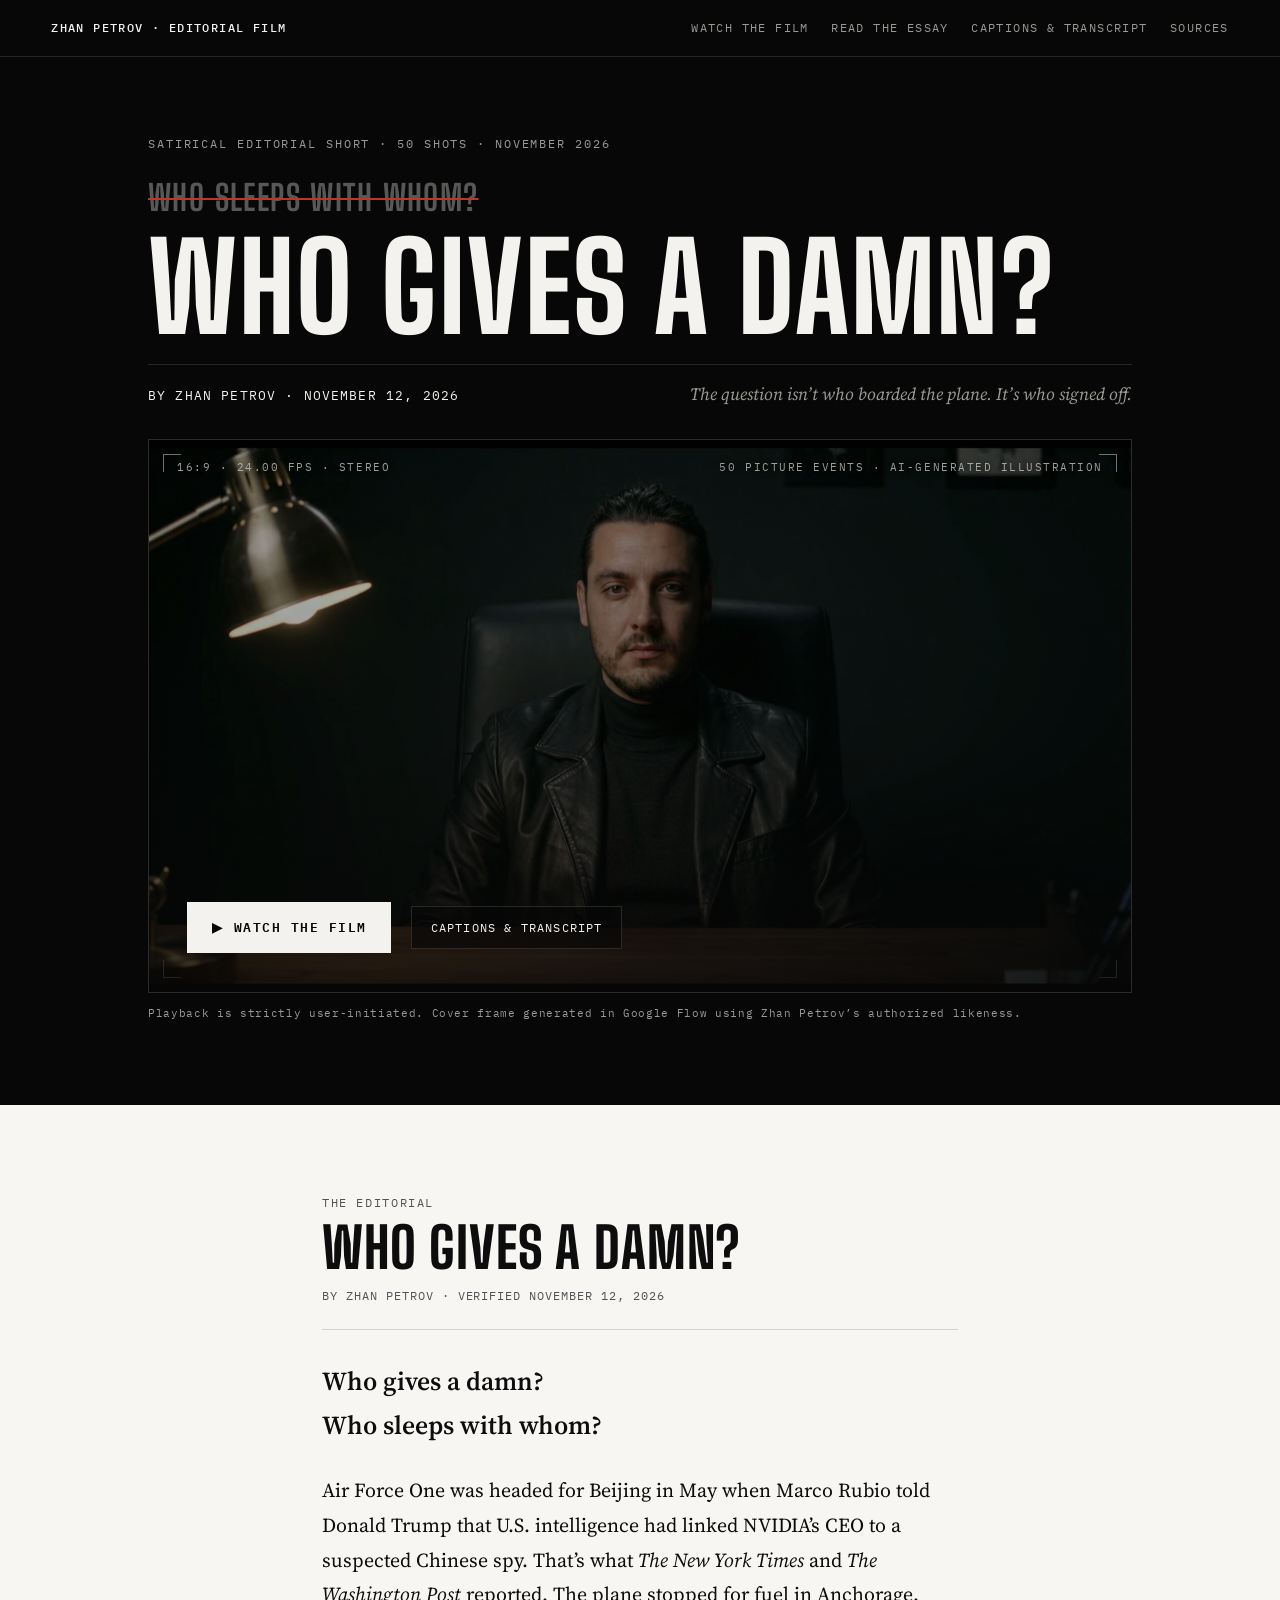
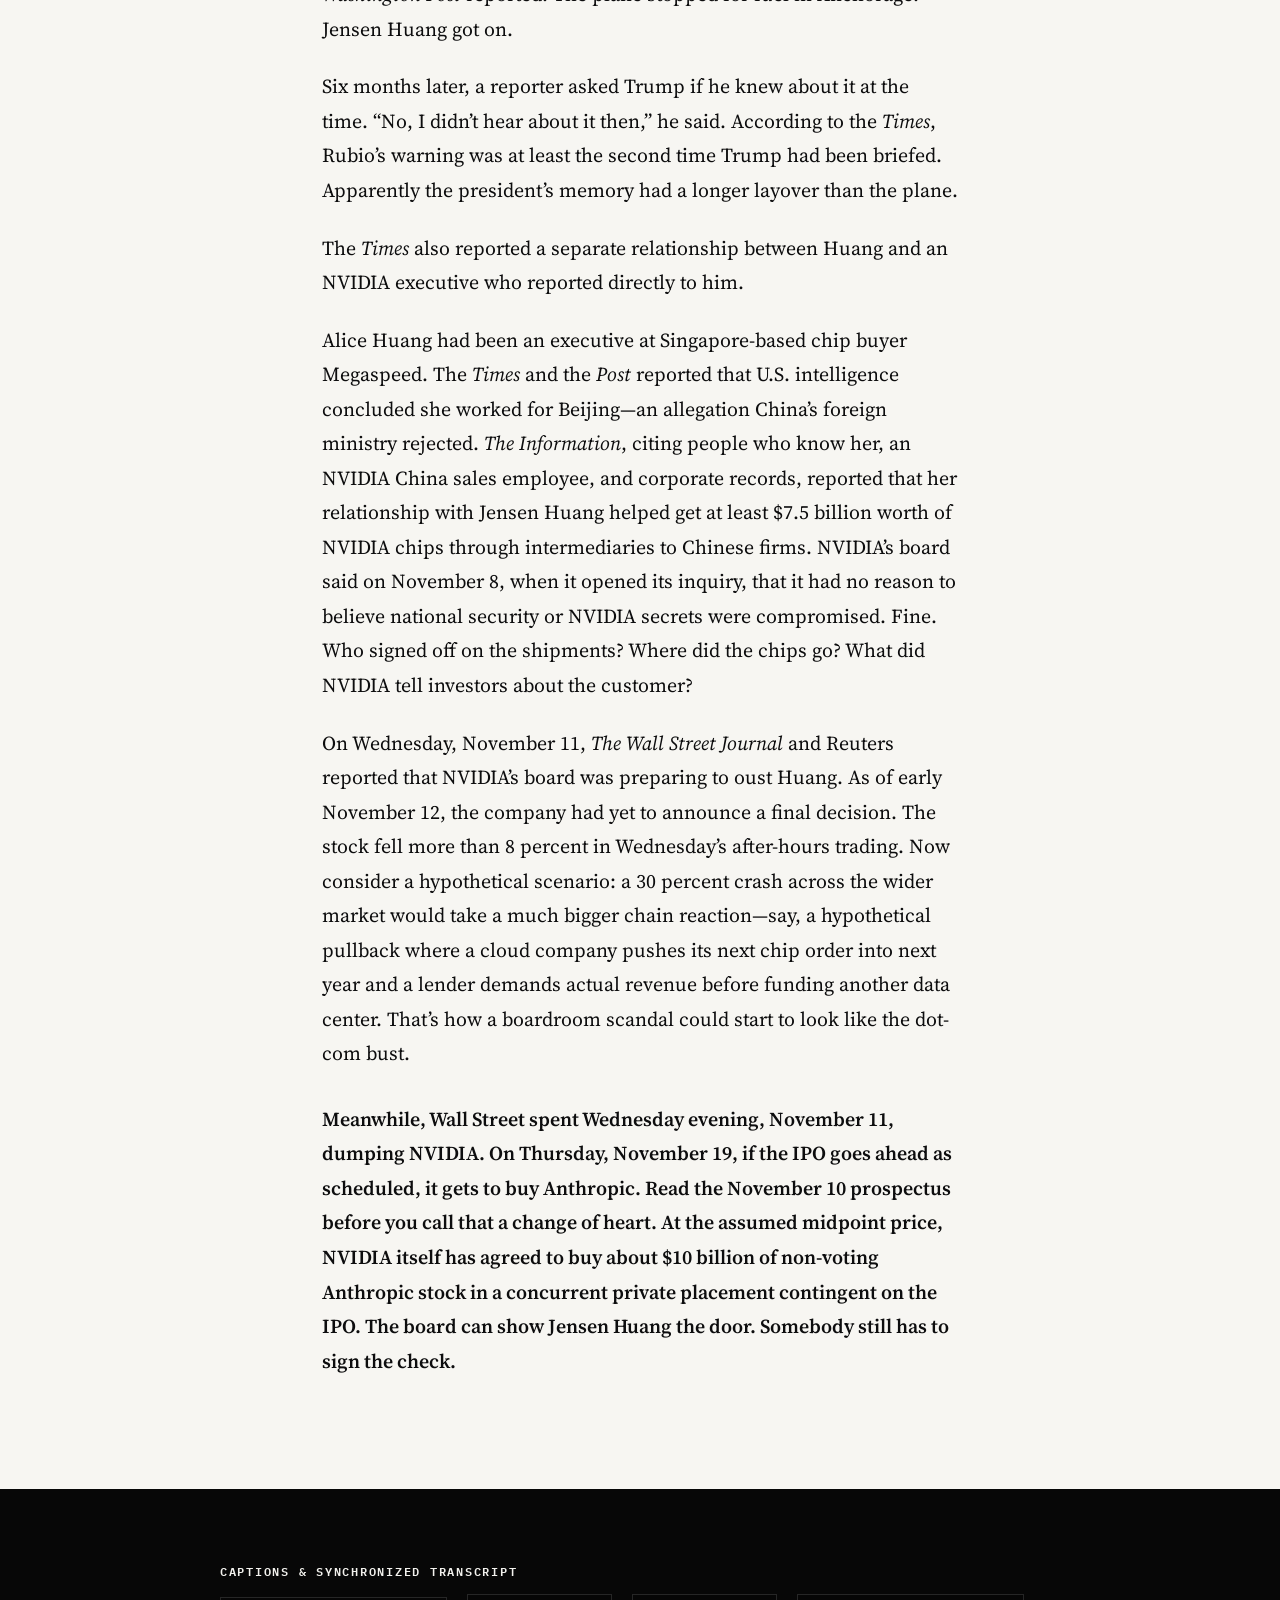
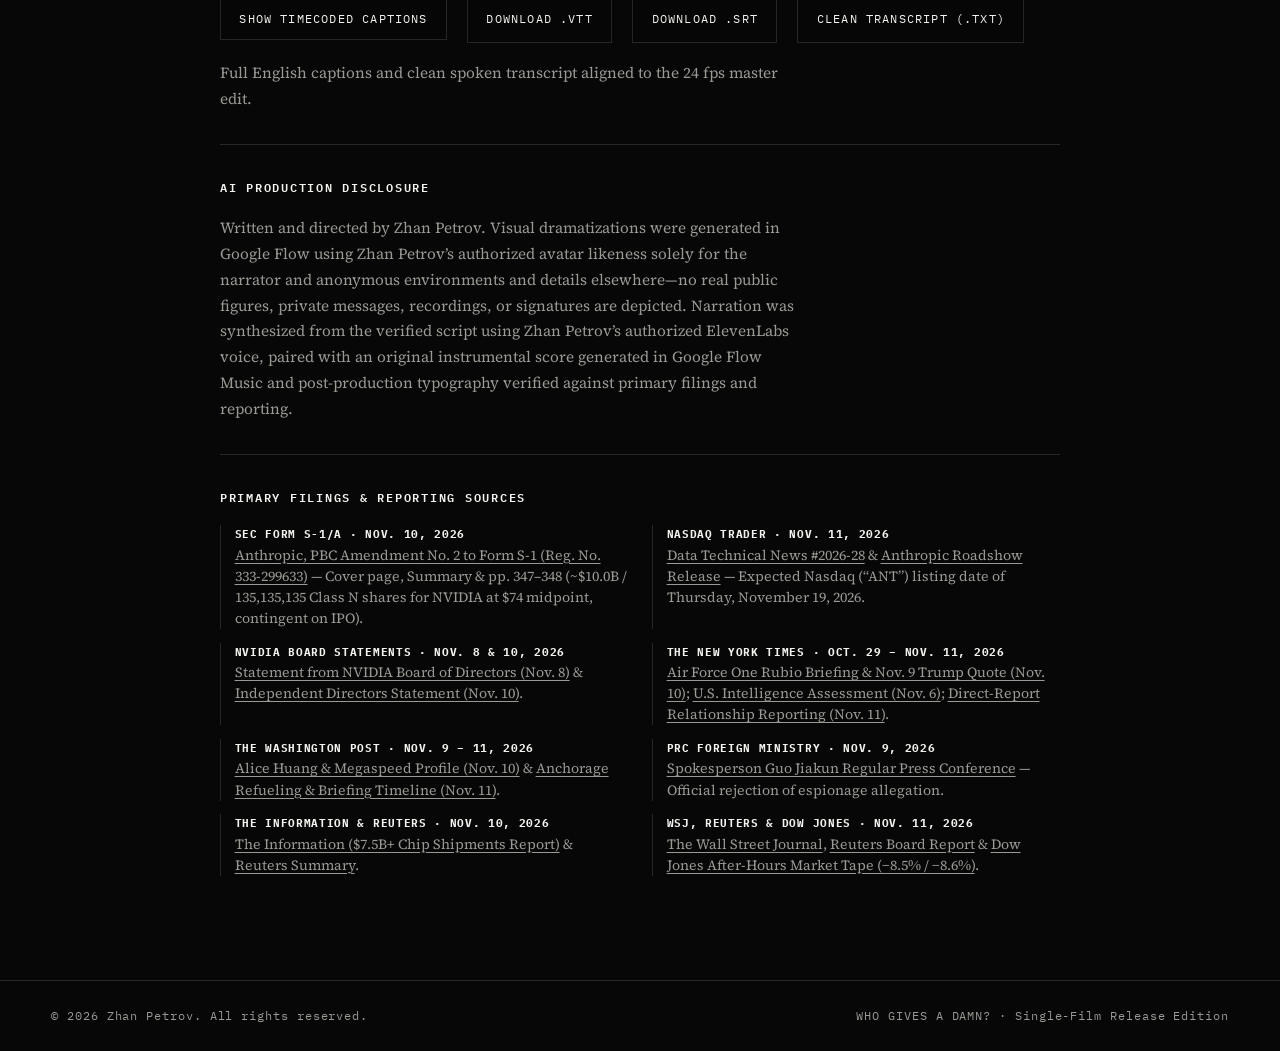
==== commit 4301cd82: "Remove payment gate and embed YouTube film directly on index and screening room" ====
--- a/index.html
+++ b/index.html
@@ -18,7 +18,7 @@
   <header class="site-nav">
     <a class="site-nav__brand" href="index.html">Zhan Petrov · Editorial Film</a>
     <nav class="site-nav__links" aria-label="Primary">
-      <a href="watch.html">Watch the Film &middot; $2</a>
+      <a href="watch.html">Watch the Film</a>
       <a href="#article">Read the Essay</a>
       <a href="#transcript">Captions &amp; Transcript</a>
       <a href="#sources">Sources</a>
@@ -36,7 +36,7 @@
         <p class="hero__subquestion">The question isn’t who boarded the plane. It’s who signed off.</p>
       </div>
 
-      <div class="vf-gate">
+      <div class="vf-gate" id="film-gate">
         <span class="vf-corner vf-corner--tl" aria-hidden="true"></span>
         <span class="vf-corner vf-corner--tr" aria-hidden="true"></span>
         <span class="vf-corner vf-corner--bl" aria-hidden="true"></span>
@@ -55,13 +55,14 @@
         <div class="vf-gate__overlay">
           <div class="watch-cta-group">
             <a class="btn-watch" href="watch.html" id="primary-watch-btn">
-              <span aria-hidden="true">&#9654;</span> Watch the film &middot; $2
+              <span aria-hidden="true">&#9654;</span> Watch the film
             </a>
             <button class="btn-secondary" type="button" id="toggle-transcript-hero" aria-expanded="false" aria-controls="transcript-panel">
               Captions &amp; Transcript
             </button>
           </div>
         </div>
+        <div class="vf-embed-slot" id="hero-embed-slot" hidden></div>
       </div>
       <p class="vf-caption">
         Playback is strictly user-initiated. Cover frame generated in Google Flow using Zhan Petrov’s authorized likeness.
--- a/styles.css
+++ b/styles.css
@@ -492,11 +492,28 @@
   overflow: hidden;
 }
 
-.player-stage video {
+.player-stage video,
+.player-stage .yt-embed,
+.vf-embed-slot,
+.vf-embed-slot .yt-embed {
   width: 100%;
   height: 100%;
+  border: 0;
   display: block;
   background: #000;
+}
+
+.vf-embed-slot {
+  position: absolute;
+  inset: 0;
+  z-index: 6;
+}
+
+.vf-gate.is-playing .vf-gate__img,
+.vf-gate.is-playing .vf-gate__overlay,
+.vf-gate.is-playing .vf-hud-top,
+.vf-gate.is-playing .vf-corner {
+  display: none !important;
 }
 
 .gate-card {
@@ -556,6 +573,10 @@
   .vf-gate {
     aspect-ratio: auto;
     min-height: 265px;
+  }
+  .vf-gate.is-playing {
+    aspect-ratio: 16 / 9;
+    min-height: 0;
   }
   .vf-gate__img {
     position: absolute;
@@ -585,16 +606,9 @@
     padding: 0.76rem 1rem;
   }
   .player-stage {
-    aspect-ratio: auto;
-    min-height: 340px;
-    padding: 1.15rem;
-  }
-  .gate-card {
-    width: 100%;
-    padding: 1.3rem;
-  }
-  .gate-card__title {
-    font-size: 1.65rem;
+    aspect-ratio: 16 / 9;
+    min-height: 0;
+    padding: 0;
   }
   .sources-grid {
     grid-template-columns: minmax(0, 1fr);
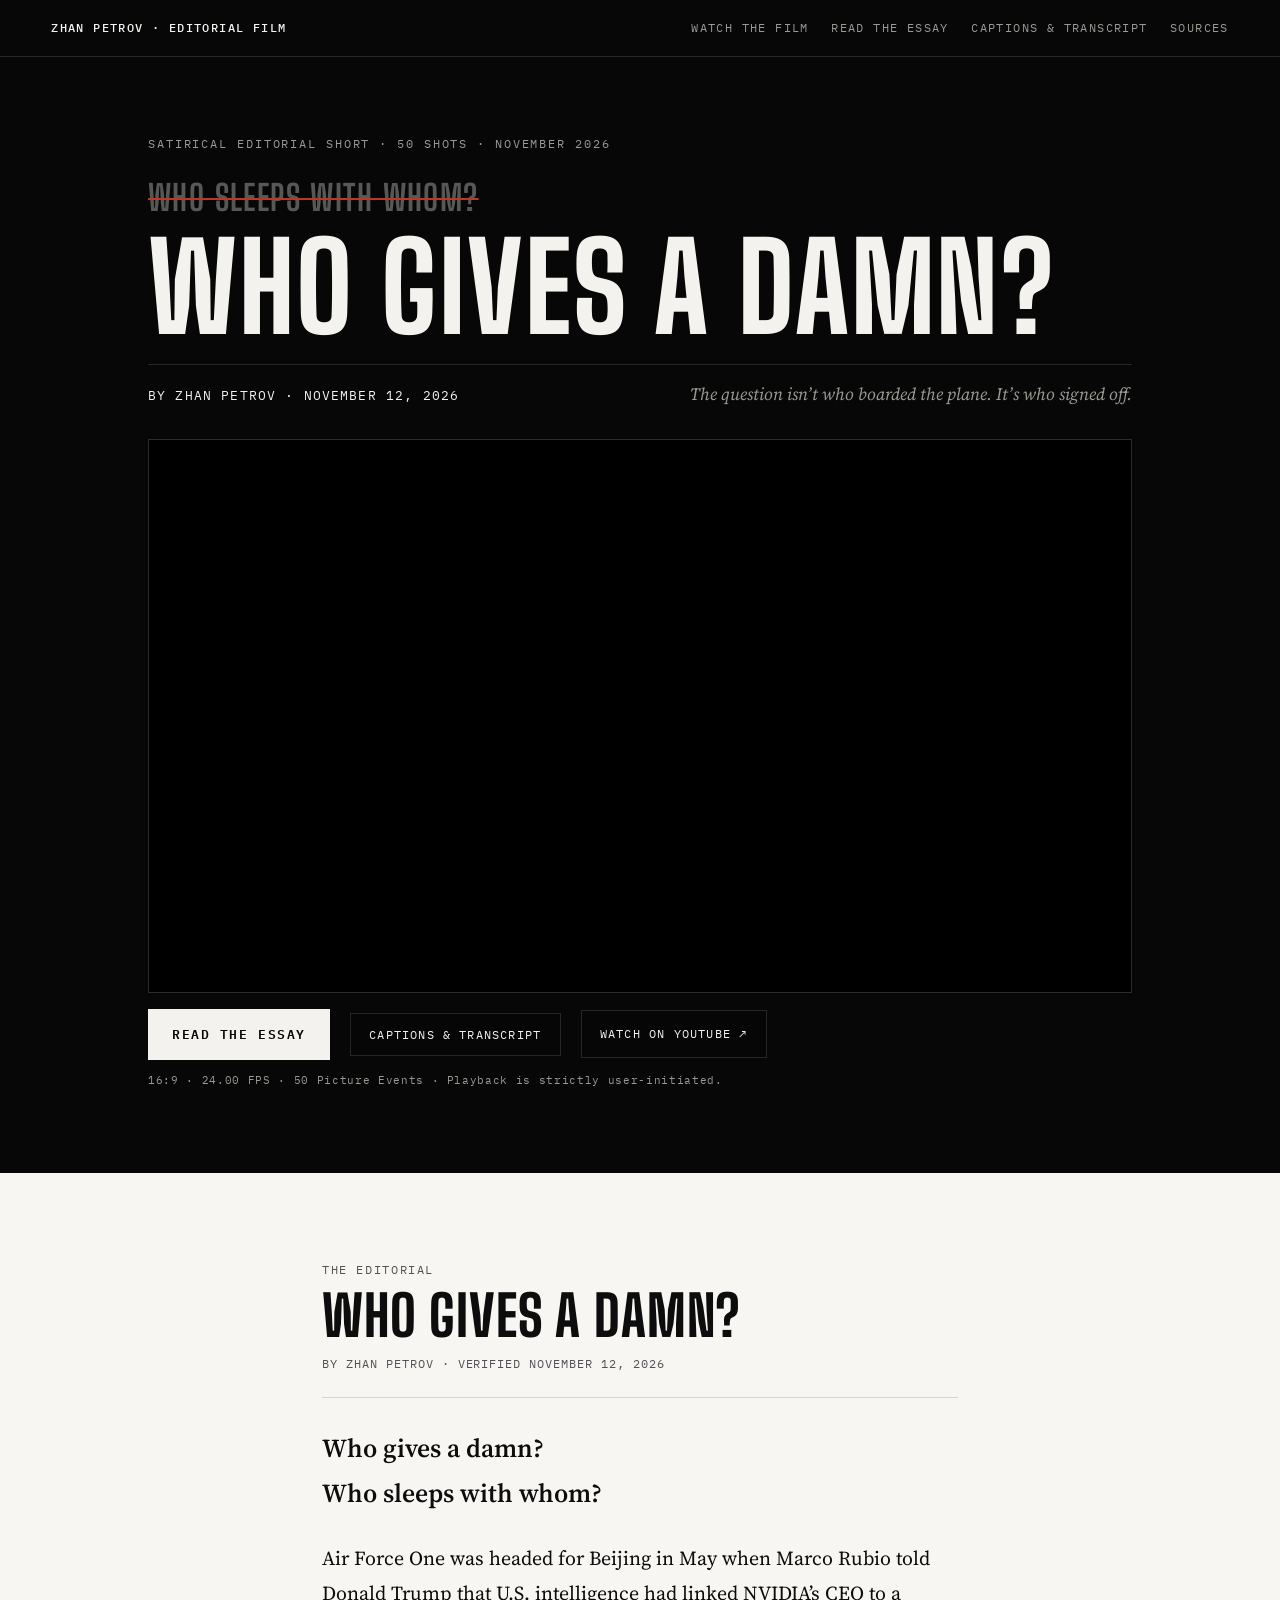
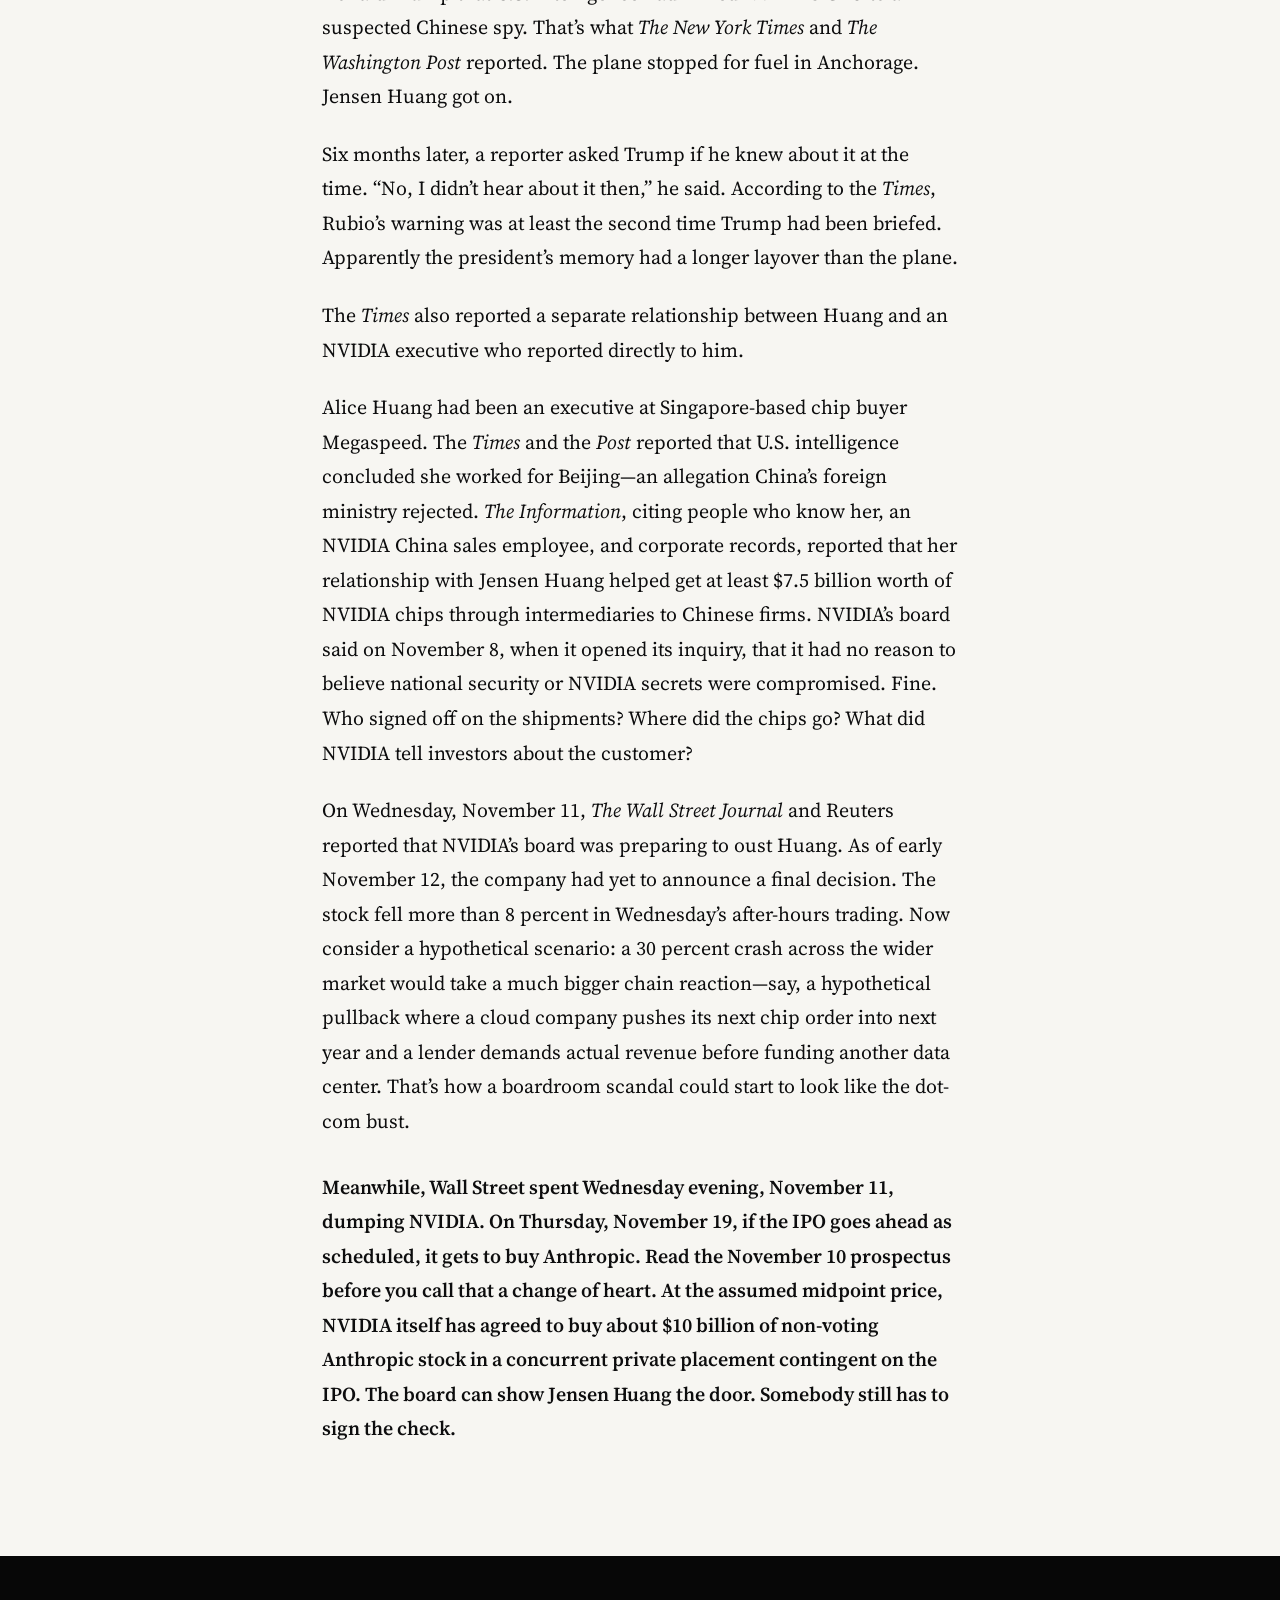
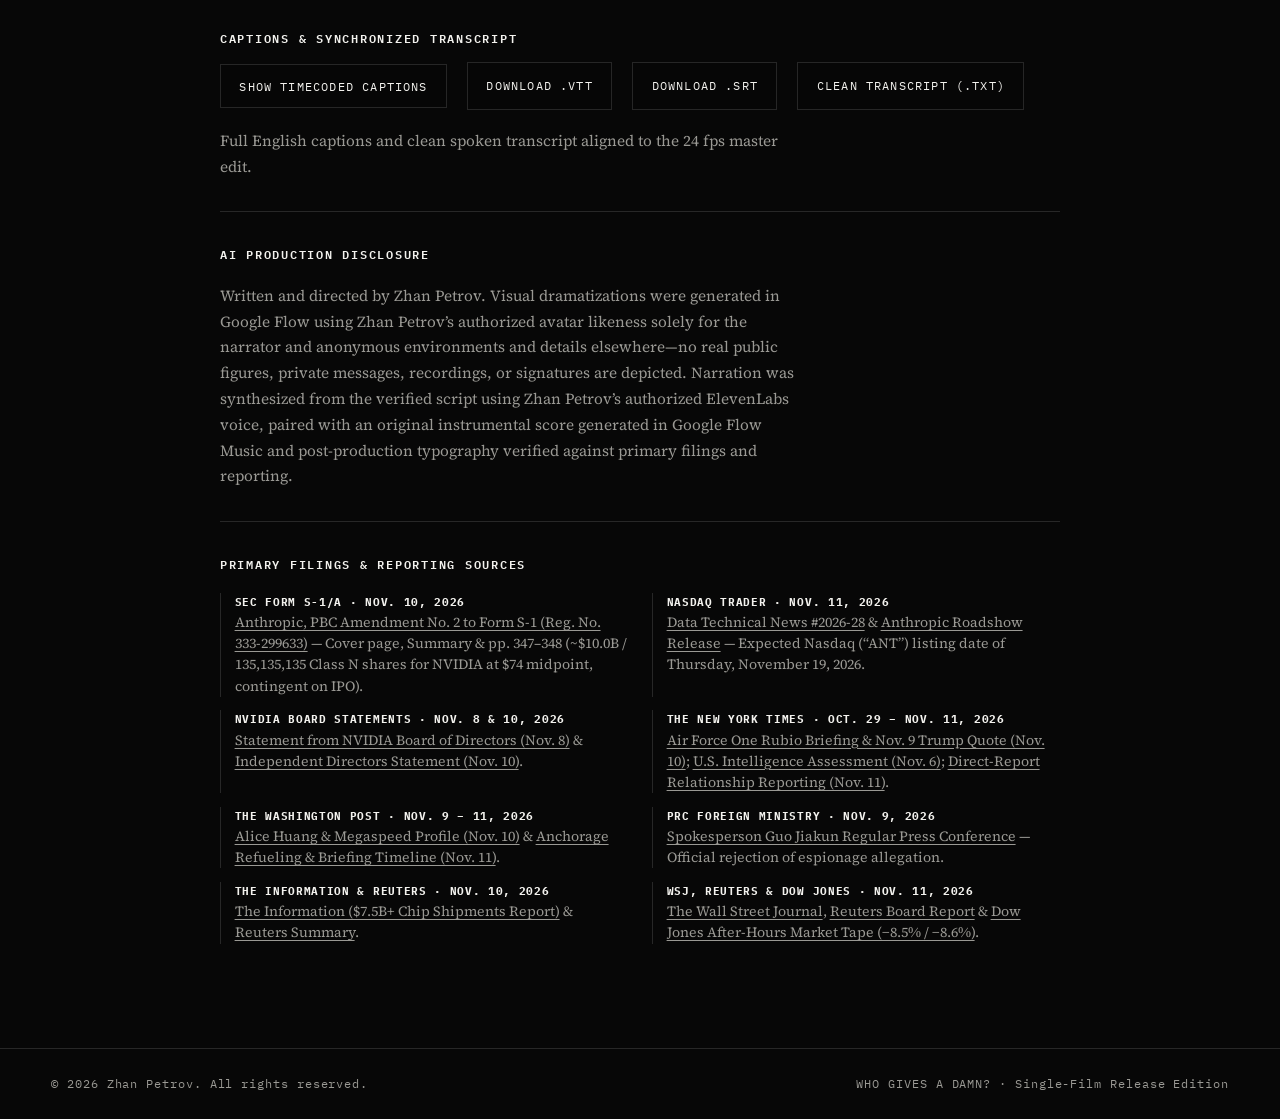
==== commit 0eb088fc: "Embed YouTube player directly in hero frame on index.html" ====
--- a/index.html
+++ b/index.html
@@ -36,36 +36,27 @@
         <p class="hero__subquestion">The question isn’t who boarded the plane. It’s who signed off.</p>
       </div>
 
-      <div class="vf-gate" id="film-gate">
-        <span class="vf-corner vf-corner--tl" aria-hidden="true"></span>
-        <span class="vf-corner vf-corner--tr" aria-hidden="true"></span>
-        <span class="vf-corner vf-corner--bl" aria-hidden="true"></span>
-        <span class="vf-corner vf-corner--br" aria-hidden="true"></span>
-        <div class="vf-hud-top" aria-hidden="true">
-          <span>16:9 &middot; 24.00 FPS &middot; STEREO</span>
-          <span>50 PICTURE EVENTS &middot; AI-GENERATED ILLUSTRATION</span>
-        </div>
-        <img
-          class="vf-gate__img"
-          src="assets/cover.jpg"
-          alt="Zhan Petrov seated at a dark walnut desk lit by a warm brass lamp in Who Gives a Damn?"
-          width="1280"
-          height="720"
-        />
-        <div class="vf-gate__overlay">
-          <div class="watch-cta-group">
-            <a class="btn-watch" href="watch.html" id="primary-watch-btn">
-              <span aria-hidden="true">&#9654;</span> Watch the film
-            </a>
-            <button class="btn-secondary" type="button" id="toggle-transcript-hero" aria-expanded="false" aria-controls="transcript-panel">
-              Captions &amp; Transcript
-            </button>
-          </div>
-        </div>
-        <div class="vf-embed-slot" id="hero-embed-slot" hidden></div>
+      <div class="vf-gate is-direct-embed" id="film-gate">
+        <iframe
+          class="yt-embed"
+          src="https://www.youtube.com/embed/7Q_azoXi0Jw?rel=0&amp;modestbranding=1"
+          title="WHO GIVES A DAMN? — A Short Film by Zhan Petrov"
+          allow="accelerometer; clipboard-write; encrypted-media; gyroscope; picture-in-picture; web-share"
+          referrerpolicy="strict-origin-when-cross-origin"
+          allowfullscreen
+        ></iframe>
+      </div>
+      <div class="watch-cta-group" style="margin-top: 1rem;">
+        <a class="btn-watch" href="#article">Read the Essay</a>
+        <button class="btn-secondary" type="button" id="toggle-transcript-hero" aria-expanded="false" aria-controls="transcript-panel">
+          Captions &amp; Transcript
+        </button>
+        <a class="btn-secondary" href="https://youtu.be/7Q_azoXi0Jw" target="_blank" rel="noopener noreferrer">
+          Watch on YouTube &nearr;
+        </a>
       </div>
       <p class="vf-caption">
-        Playback is strictly user-initiated. Cover frame generated in Google Flow using Zhan Petrov’s authorized likeness.
+        16:9 &middot; 24.00 FPS &middot; 50 Picture Events &middot; Playback is strictly user-initiated.
       </p>
     </section>
 
--- a/styles.css
+++ b/styles.css
@@ -494,8 +494,11 @@
 
 .player-stage video,
 .player-stage .yt-embed,
+.vf-gate .yt-embed,
 .vf-embed-slot,
 .vf-embed-slot .yt-embed {
+  position: absolute;
+  inset: 0;
   width: 100%;
   height: 100%;
   border: 0;
@@ -504,8 +507,6 @@
 }
 
 .vf-embed-slot {
-  position: absolute;
-  inset: 0;
   z-index: 6;
 }
 
@@ -574,7 +575,8 @@
     aspect-ratio: auto;
     min-height: 265px;
   }
-  .vf-gate.is-playing {
+  .vf-gate.is-playing,
+  .vf-gate.is-direct-embed {
     aspect-ratio: 16 / 9;
     min-height: 0;
   }
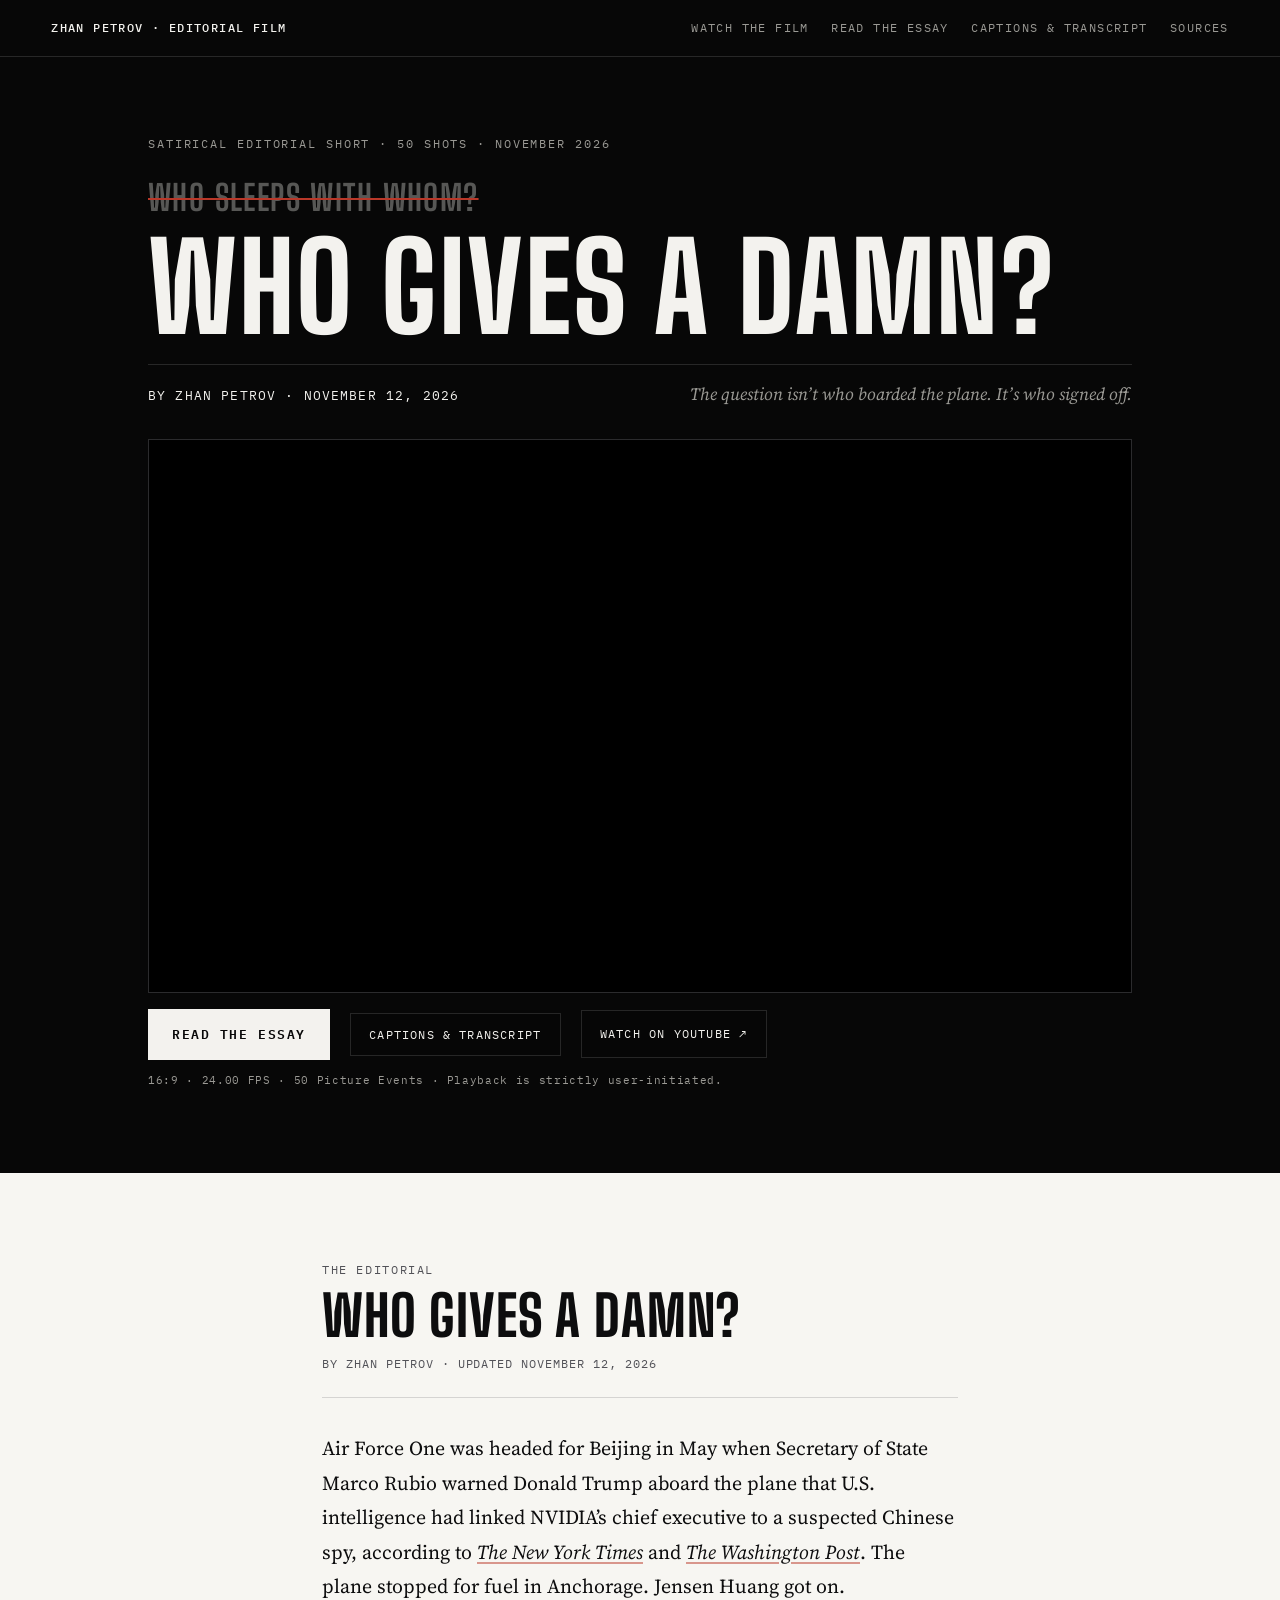
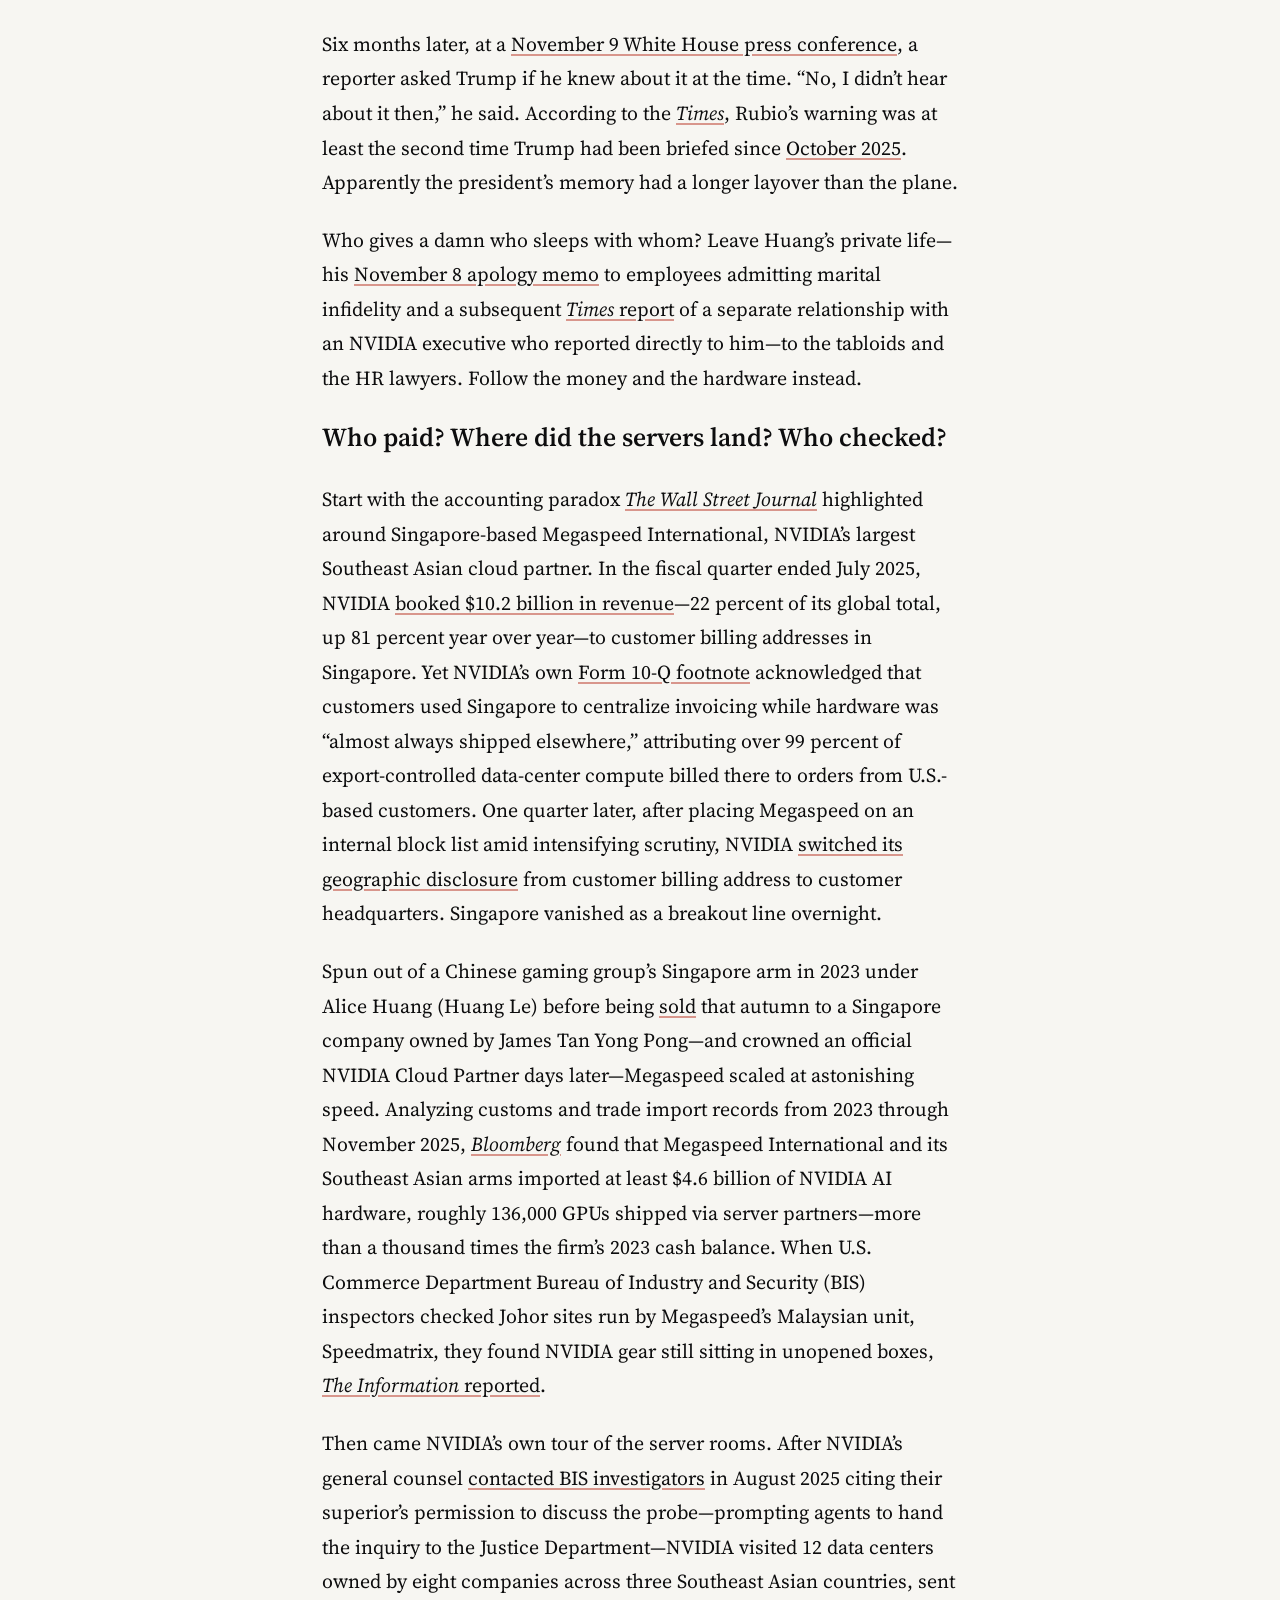
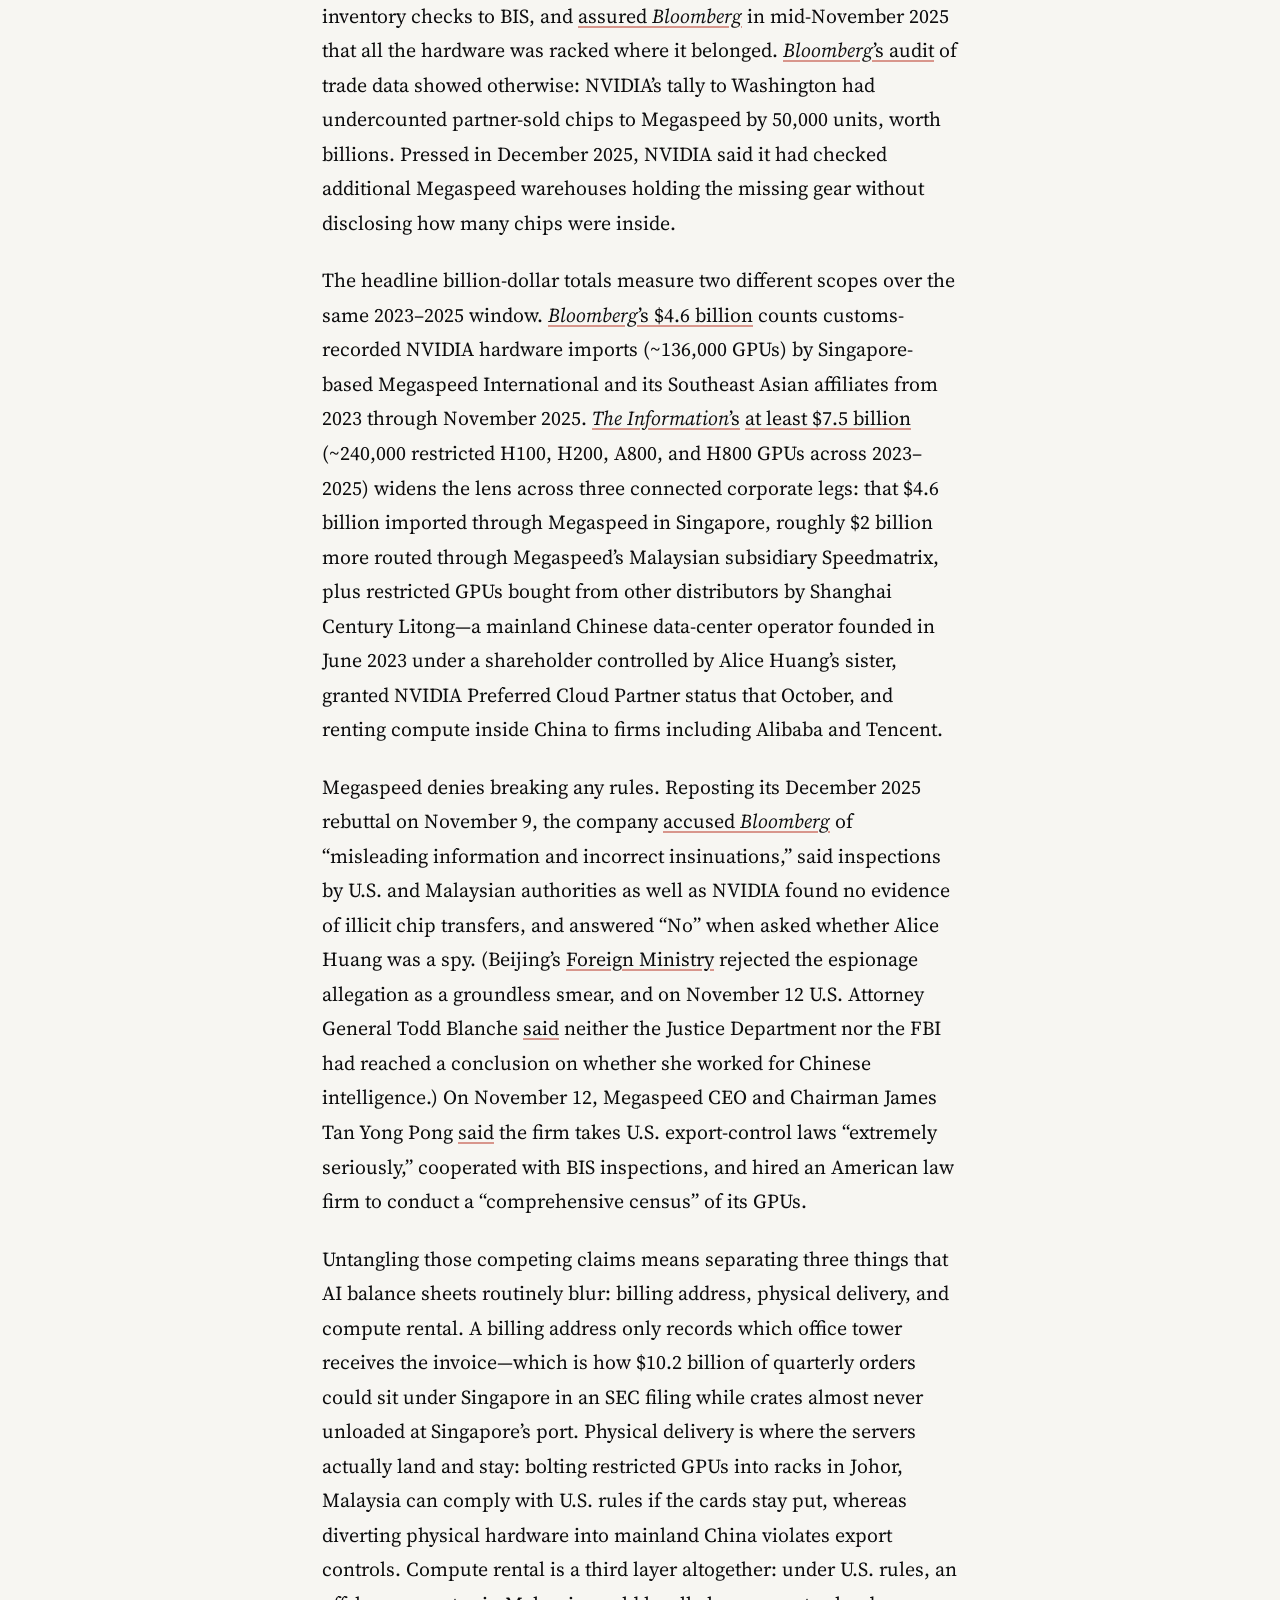
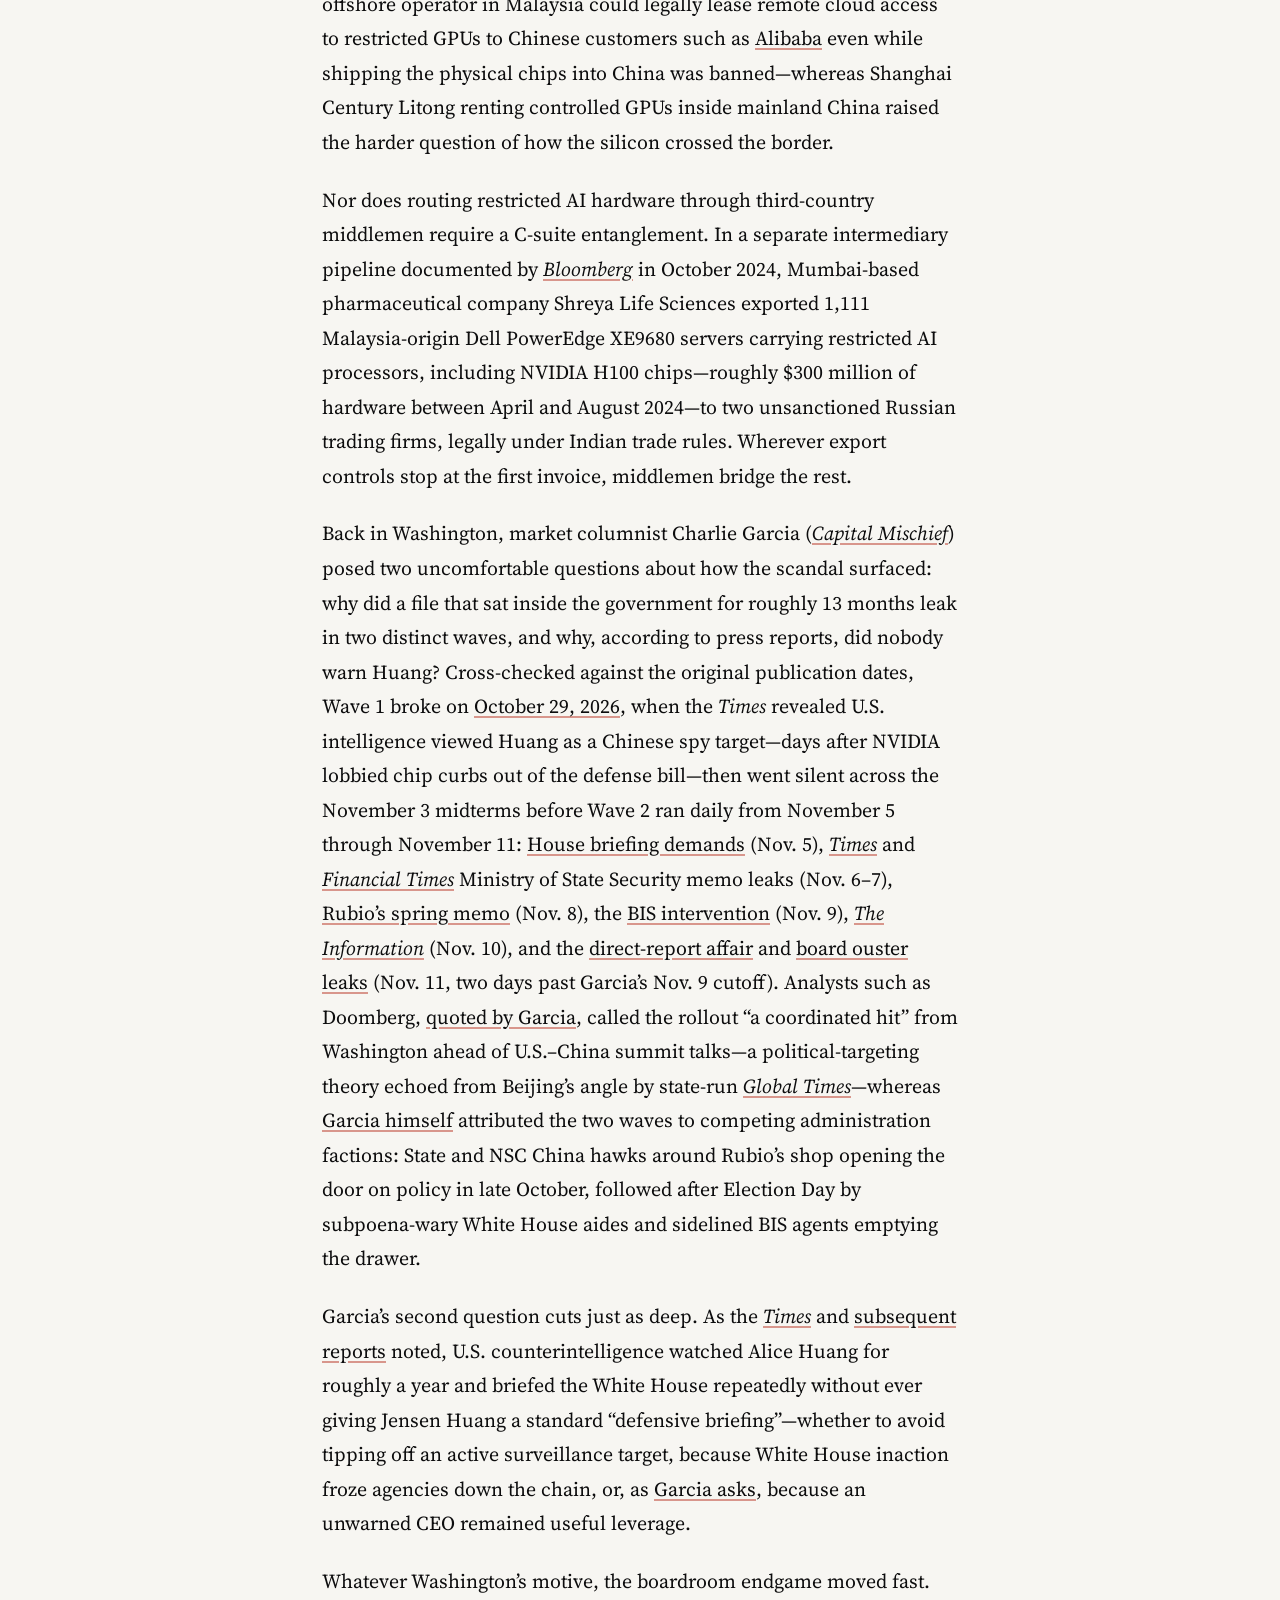
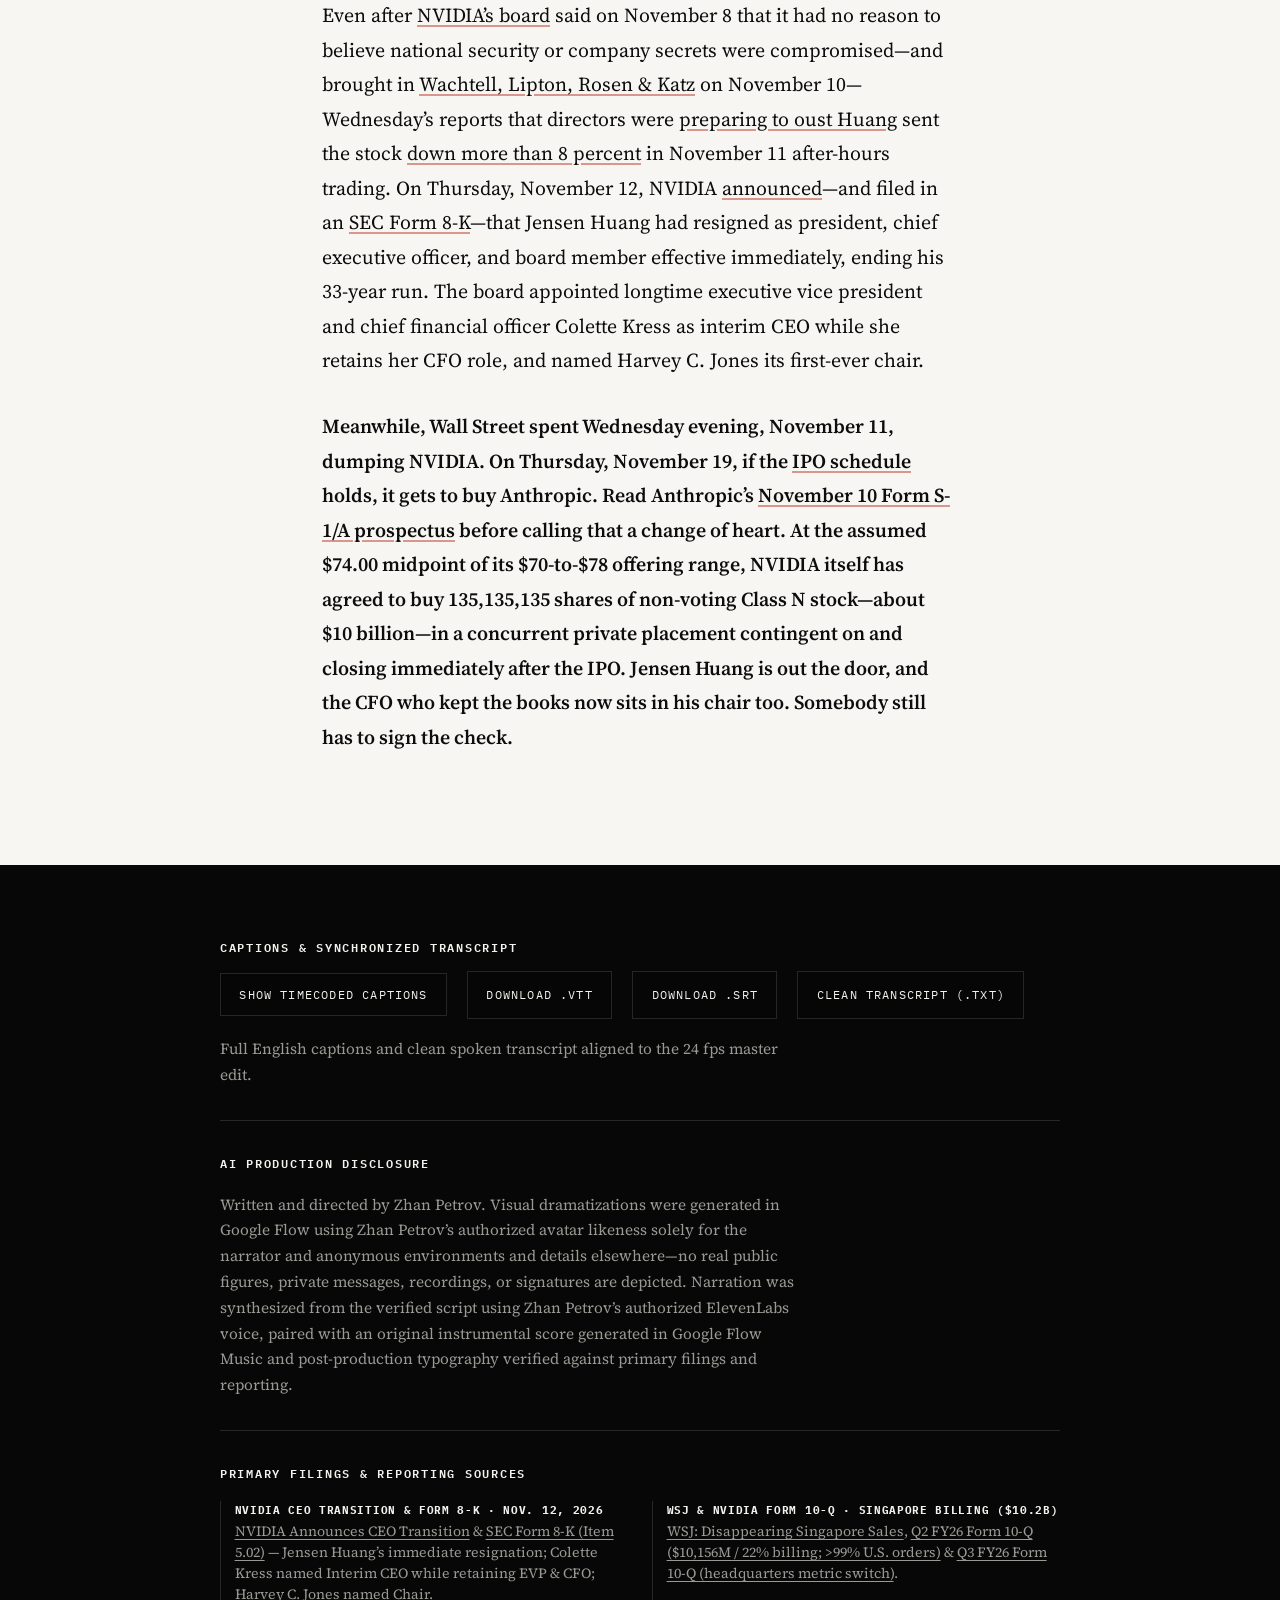
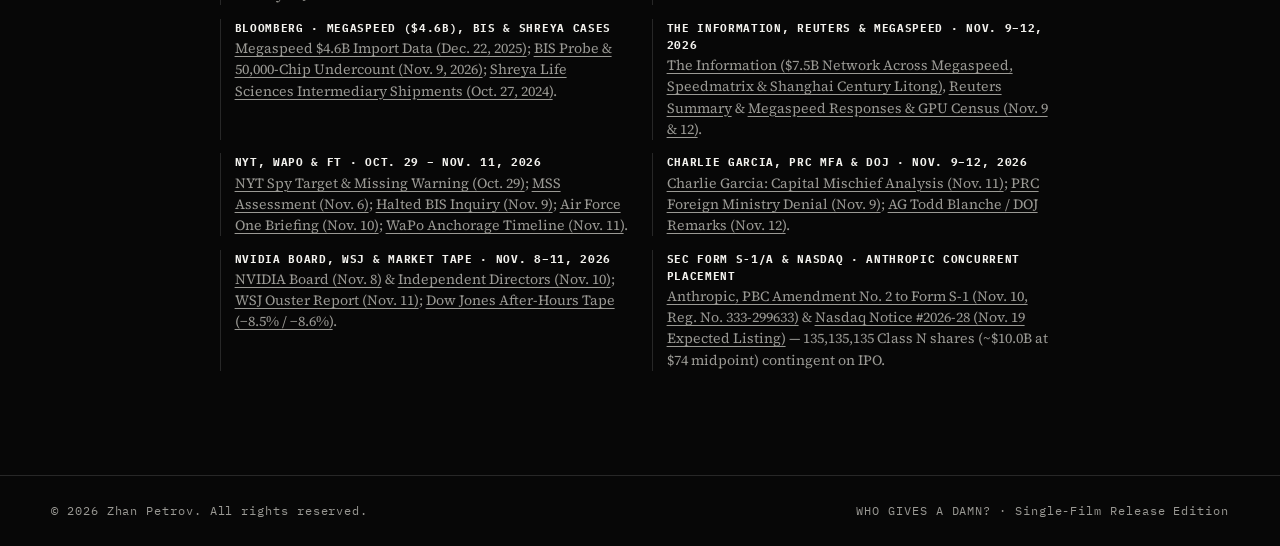
==== commit 7d975b34: "Rewrite #article around Megaspeed, inline primary links, and Nov 12 CEO transition" ====
--- a/index.html
+++ b/index.html
@@ -6,7 +6,7 @@
   <title>WHO GIVES A DAMN? — A Short Film &amp; Editorial by Zhan Petrov</title>
   <meta name="description" content="From 'Who sleeps with whom?' to 'Who signed off?' — A five-minute satirical editorial film and essay by Zhan Petrov." />
   <meta property="og:title" content="WHO GIVES A DAMN? — Zhan Petrov" />
-  <meta property="og:description" content="The board can show Jensen Huang the door. Somebody still has to sign the check." />
+  <meta property="og:description" content="Jensen Huang is out the door. Somebody still has to sign the check." />
   <meta property="og:type" content="website" />
   <meta property="og:image" content="assets/cover.jpg" />
   <link rel="preconnect" href="https://fonts.googleapis.com" />
@@ -65,35 +65,68 @@
         <header class="article-header">
           <p class="article-label">The Editorial</p>
           <h2 id="essay-heading" class="article-headline">Who Gives a Damn?</h2>
-          <p class="article-byline">By Zhan Petrov · Verified November 12, 2026</p>
+          <p class="article-byline">By Zhan Petrov · Updated November 12, 2026</p>
         </header>
 
         <div class="editorial-body">
-          <p class="lead-stanza">Who gives a damn?</p>
-          <p class="lead-stanza">Who sleeps with whom?</p>
-
-          <p>
-            Air Force One was headed for Beijing in May when Marco Rubio told Donald Trump that U.S. intelligence had linked NVIDIA’s CEO to a suspected Chinese spy. That’s what <em>The New York Times</em> and <em>The Washington Post</em> reported. The plane stopped for fuel in Anchorage. Jensen Huang got on.
-          </p>
-
-          <p>
-            Six months later, a reporter asked Trump if he knew about it at the time. “No, I didn’t hear about it then,” he said. According to the <em>Times</em>, Rubio’s warning was at least the second time Trump had been briefed. Apparently the president’s memory had a longer layover than the plane.
-          </p>
-
-          <p>
-            The <em>Times</em> also reported a separate relationship between Huang and an NVIDIA executive who reported directly to him.
-          </p>
-
-          <p>
-            Alice Huang had been an executive at Singapore-based chip buyer Megaspeed. The <em>Times</em> and the <em>Post</em> reported that U.S. intelligence concluded she worked for Beijing—an allegation China’s foreign ministry rejected. <em>The Information</em>, citing people who know her, an NVIDIA China sales employee, and corporate records, reported that her relationship with Jensen Huang helped get at least $7.5 billion worth of NVIDIA chips through intermediaries to Chinese firms. NVIDIA’s board said on November 8, when it opened its inquiry, that it had no reason to believe national security or NVIDIA secrets were compromised. Fine. Who signed off on the shipments? Where did the chips go? What did NVIDIA tell investors about the customer?
-          </p>
-
-          <p>
-            On Wednesday, November 11, <em>The Wall Street Journal</em> and Reuters reported that NVIDIA’s board was preparing to oust Huang. As of early November 12, the company had yet to announce a final decision. The stock fell more than 8 percent in Wednesday’s after-hours trading. Now consider a hypothetical scenario: a 30 percent crash across the wider market would take a much bigger chain reaction—say, a hypothetical pullback where a cloud company pushes its next chip order into next year and a lender demands actual revenue before funding another data center. That’s how a boardroom scandal could start to look like the dot-com bust.
+          <p>
+            Air Force One was headed for Beijing in May when Secretary of State Marco Rubio warned Donald Trump aboard the plane that U.S. intelligence had linked NVIDIA’s chief executive to a suspected Chinese spy, according to <a href="https://www.nytimes.com/2026/11/10/us/politics/trump-china-trip-nvidia.html" target="_blank" rel="noopener noreferrer"><em>The New York Times</em></a> and <a href="https://www.washingtonpost.com/politics/2026/11/11/spy-scandal-shows-contradictions-trump-china-policies/" target="_blank" rel="noopener noreferrer"><em>The Washington Post</em></a>. The plane stopped for fuel in Anchorage. Jensen Huang got on.
+          </p>
+
+          <p>
+            Six months later, at a <a href="https://www.nytimes.com/2026/11/10/us/politics/trump-china-trip-nvidia.html" target="_blank" rel="noopener noreferrer">November 9 White House press conference</a>, a reporter asked Trump if he knew about it at the time. “No, I didn’t hear about it then,” he said. According to the <a href="https://www.nytimes.com/2026/11/10/us/politics/trump-china-trip-nvidia.html" target="_blank" rel="noopener noreferrer"><em>Times</em></a>, Rubio’s warning was at least the second time Trump had been briefed since <a href="https://www.nytimes.com/2026/10/29/us/politics/nvidia-china-jensen-huang-trump.html" target="_blank" rel="noopener noreferrer">October 2025</a>. Apparently the president’s memory had a longer layover than the plane.
+          </p>
+
+          <p>
+            Who gives a damn who sleeps with whom? Leave Huang’s private life—his <a href="https://www.axios.com/2026/11/08/nvidia-ceo-jensen-huang-admits-affair-board-to-launch-investigation" target="_blank" rel="noopener noreferrer">November 8 apology memo</a> to employees admitting marital infidelity and a subsequent <a href="https://www.nytimes.com/2026/11/11/technology/jensen-huang-nvidia-affair.html" target="_blank" rel="noopener noreferrer"><em>Times</em> report</a> of a separate relationship with an NVIDIA executive who reported directly to him—to the tabloids and the HR lawyers. Follow the money and the hardware instead.
+          </p>
+
+          <p class="lead-stanza">
+            Who paid? Where did the servers land? Who checked?
+          </p>
+
+          <p>
+            Start with the accounting paradox <a href="https://www.wsj.com/business/earnings/nvidias-disappearing-singapore-sales-deepen-mystery-around-megaspeed-7d483180" target="_blank" rel="noopener noreferrer"><em>The Wall Street Journal</em></a> highlighted around Singapore-based Megaspeed International, NVIDIA’s largest Southeast Asian cloud partner. In the fiscal quarter ended July 2025, NVIDIA <a href="https://www.sec.gov/Archives/edgar/data/1045810/000104581025000209/nvda-20250727.htm" target="_blank" rel="noopener noreferrer">booked $10.2 billion in revenue</a>—22 percent of its global total, up 81 percent year over year—to customer billing addresses in Singapore. Yet NVIDIA’s own <a href="https://www.sec.gov/Archives/edgar/data/1045810/000104581025000209/nvda-20250727.htm" target="_blank" rel="noopener noreferrer">Form 10-Q footnote</a> acknowledged that customers used Singapore to centralize invoicing while hardware was “almost always shipped elsewhere,” attributing over 99 percent of export-controlled data-center compute billed there to orders from U.S.-based customers. One quarter later, after placing Megaspeed on an internal block list amid intensifying scrutiny, NVIDIA <a href="https://www.sec.gov/Archives/edgar/data/1045810/000104581025000230/nvda-20251026.htm" target="_blank" rel="noopener noreferrer">switched its geographic disclosure</a> from customer billing address to customer headquarters. Singapore vanished as a breakout line overnight.
+          </p>
+
+          <p>
+            Spun out of a Chinese gaming group’s Singapore arm in 2023 under Alice Huang (Huang Le) before being <a href="https://www.reuters.com/world/china/what-we-know-about-megaspeed-singapore-based-customer-nvidia-2026-11-10/" target="_blank" rel="noopener noreferrer">sold</a> that autumn to a Singapore company owned by James Tan Yong Pong—and crowned an official NVIDIA Cloud Partner days later—Megaspeed scaled at astonishing speed. Analyzing customs and trade import records from 2023 through November 2025, <a href="https://www.bloomberg.com/news/features/2025-12-22/nvidia-partner-megaspeed-draws-china-chip-smuggling-concerns-in-us" target="_blank" rel="noopener noreferrer"><em>Bloomberg</em></a> found that Megaspeed International and its Southeast Asian arms imported at least $4.6 billion of NVIDIA AI hardware, roughly 136,000 GPUs shipped via server partners—more than a thousand times the firm’s 2023 cash balance. When U.S. Commerce Department Bureau of Industry and Security (BIS) inspectors checked Johor sites run by Megaspeed’s Malaysian unit, Speedmatrix, they found NVIDIA gear still sitting in unopened boxes, <a href="https://www.theinformation.com/articles/jensen-huangs-yearslong-ties-alice-huang-enabled-nvidia-chip-sales-china" target="_blank" rel="noopener noreferrer"><em>The Information</em> reported</a>.
+          </p>
+
+          <p>
+            Then came NVIDIA’s own tour of the server rooms. After NVIDIA’s general counsel <a href="https://www.nytimes.com/2026/11/09/business/economy/nvidia-megaspeed-investigation-huang.html" target="_blank" rel="noopener noreferrer">contacted BIS investigators</a> in August 2025 citing their superior’s permission to discuss the probe—prompting agents to hand the inquiry to the Justice Department—NVIDIA visited 12 data centers owned by eight companies across three Southeast Asian countries, sent inventory checks to BIS, and <a href="https://www.bloomberg.com/news/articles/2026-11-09/nvidia-intervened-in-us-probe-of-megaspeed-chip-smuggling" target="_blank" rel="noopener noreferrer">assured <em>Bloomberg</em></a> in mid-November 2025 that all the hardware was racked where it belonged. <a href="https://www.bloomberg.com/news/articles/2026-11-09/nvidia-intervened-in-us-probe-of-megaspeed-chip-smuggling" target="_blank" rel="noopener noreferrer"><em>Bloomberg</em>’s audit</a> of trade data showed otherwise: NVIDIA’s tally to Washington had undercounted partner-sold chips to Megaspeed by 50,000 units, worth billions. Pressed in December 2025, NVIDIA said it had checked additional Megaspeed warehouses holding the missing gear without disclosing how many chips were inside.
+          </p>
+
+          <p>
+            The headline billion-dollar totals measure two different scopes over the same 2023–2025 window. <a href="https://www.bloomberg.com/news/features/2025-12-22/nvidia-partner-megaspeed-draws-china-chip-smuggling-concerns-in-us" target="_blank" rel="noopener noreferrer"><em>Bloomberg</em>’s $4.6 billion</a> counts customs-recorded NVIDIA hardware imports (~136,000 GPUs) by Singapore-based Megaspeed International and its Southeast Asian affiliates from 2023 through November 2025. <a href="https://www.theinformation.com/articles/jensen-huangs-yearslong-ties-alice-huang-enabled-nvidia-chip-sales-china" target="_blank" rel="noopener noreferrer"><em>The Information</em>’s</a> <a href="https://www.reuters.com/world/china/nvidia-ceos-affair-aided-75-billion-chip-shipments-china-information-reports-2026-11-10/" target="_blank" rel="noopener noreferrer">at least $7.5 billion</a> (~240,000 restricted H100, H200, A800, and H800 GPUs across 2023–2025) widens the lens across three connected corporate legs: that $4.6 billion imported through Megaspeed in Singapore, roughly $2 billion more routed through Megaspeed’s Malaysian subsidiary Speedmatrix, plus restricted GPUs bought from other distributors by Shanghai Century Litong—a mainland Chinese data-center operator founded in June 2023 under a shareholder controlled by Alice Huang’s sister, granted NVIDIA Preferred Cloud Partner status that October, and renting compute inside China to firms including Alibaba and Tencent.
+          </p>
+
+          <p>
+            Megaspeed denies breaking any rules. Reposting its December 2025 rebuttal on November 9, the company <a href="https://www.channelnewsasia.com/business/nvidia-megaspeed-cooperated-us-inspections-6545611" target="_blank" rel="noopener noreferrer">accused <em>Bloomberg</em></a> of “misleading information and incorrect insinuations,” said inspections by U.S. and Malaysian authorities as well as NVIDIA found no evidence of illicit chip transfers, and answered “No” when asked whether Alice Huang was a spy. (Beijing’s <a href="https://www.fmprc.gov.cn/eng/xw/fyrbt/202611/t20261109_12056171.html" target="_blank" rel="noopener noreferrer">Foreign Ministry</a> rejected the espionage allegation as a groundless smear, and on November 12 U.S. Attorney General Todd Blanche <a href="https://www.cnn.com/2026/11/12/politics/alice-huang-nvidia-intelligence-china" target="_blank" rel="noopener noreferrer">said</a> neither the Justice Department nor the FBI had reached a conclusion on whether she worked for Chinese intelligence.) On November 12, Megaspeed CEO and Chairman James Tan Yong Pong <a href="https://www.channelnewsasia.com/business/nvidia-megaspeed-cooperated-us-inspections-6545611" target="_blank" rel="noopener noreferrer">said</a> the firm takes U.S. export-control laws “extremely seriously,” cooperated with BIS inspections, and hired an American law firm to conduct a “comprehensive census” of its GPUs.
+          </p>
+
+          <p>
+            Untangling those competing claims means separating three things that AI balance sheets routinely blur: billing address, physical delivery, and compute rental. A billing address only records which office tower receives the invoice—which is how $10.2 billion of quarterly orders could sit under Singapore in an SEC filing while crates almost never unloaded at Singapore’s port. Physical delivery is where the servers actually land and stay: bolting restricted GPUs into racks in Johor, Malaysia can comply with U.S. rules if the cards stay put, whereas diverting physical hardware into mainland China violates export controls. Compute rental is a third layer altogether: under U.S. rules, an offshore operator in Malaysia could legally lease remote cloud access to restricted GPUs to Chinese customers such as <a href="https://theedgemalaysia.com/node/825436" target="_blank" rel="noopener noreferrer">Alibaba</a> even while shipping the physical chips into China was banned—whereas Shanghai Century Litong renting controlled GPUs inside mainland China raised the harder question of how the silicon crossed the border.
+          </p>
+
+          <p>
+            Nor does routing restricted AI hardware through third-country middlemen require a C-suite entanglement. In a separate intermediary pipeline documented by <a href="https://www.bloomberg.com/news/features/2024-10-27/russia-is-getting-nvidia-ai-chips-from-an-indian-pharma-company" target="_blank" rel="noopener noreferrer"><em>Bloomberg</em></a> in October 2024, Mumbai-based pharmaceutical company Shreya Life Sciences exported 1,111 Malaysia-origin Dell PowerEdge XE9680 servers carrying restricted AI processors, including NVIDIA H100 chips—roughly $300 million of hardware between April and August 2024—to two unsanctioned Russian trading firms, legally under Indian trade rules. Wherever export controls stop at the first invoice, middlemen bridge the rest.
+          </p>
+
+          <p>
+            Back in Washington, market columnist Charlie Garcia (<a href="https://charliepgarcia.substack.com/p/jensen-huang-nvidia-leak-suspects-key-man-risk" target="_blank" rel="noopener noreferrer"><em>Capital Mischief</em></a>) posed two uncomfortable questions about how the scandal surfaced: why did a file that sat inside the government for roughly 13 months leak in two distinct waves, and why, according to press reports, did nobody warn Huang? Cross-checked against the original publication dates, Wave 1 broke on <a href="https://www.nytimes.com/2026/10/29/us/politics/nvidia-china-jensen-huang-trump.html" target="_blank" rel="noopener noreferrer">October 29, 2026</a>, when the <em>Times</em> revealed U.S. intelligence viewed Huang as a Chinese spy target—days after NVIDIA lobbied chip curbs out of the defense bill—then went silent across the November 3 midterms before Wave 2 ran daily from November 5 through November 11: <a href="https://www.nytimes.com/2026/11/05/technology/house-republicans-nvidia-jensen-huang-china.html" target="_blank" rel="noopener noreferrer">House briefing demands</a> (Nov. 5), <a href="https://www.nytimes.com/2026/11/06/us/politics/chinese-spy-agency-nvidia-jensen-huang.html" target="_blank" rel="noopener noreferrer"><em>Times</em></a> and <a href="https://www.ft.com/content/fa23a8ad-29bf-4971-aa44-6b25b247c193" target="_blank" rel="noopener noreferrer"><em>Financial Times</em></a> Ministry of State Security memo leaks (Nov. 6–7), <a href="https://www.nytimes.com/2026/11/08/us/politics/rubio-nvidia-ceo-chinese-spy.html" target="_blank" rel="noopener noreferrer">Rubio’s spring memo</a> (Nov. 8), the <a href="https://www.nytimes.com/2026/11/09/business/economy/nvidia-megaspeed-investigation-huang.html" target="_blank" rel="noopener noreferrer">BIS intervention</a> (Nov. 9), <a href="https://www.theinformation.com/articles/jensen-huangs-yearslong-ties-alice-huang-enabled-nvidia-chip-sales-china" target="_blank" rel="noopener noreferrer"><em>The Information</em></a> (Nov. 10), and the <a href="https://www.nytimes.com/2026/11/11/technology/jensen-huang-nvidia-affair.html" target="_blank" rel="noopener noreferrer">direct-report affair</a> and <a href="https://www.wsj.com/business/nvidia-is-preparing-to-oust-nvidia-ceo-jensen-huang-30f421ad" target="_blank" rel="noopener noreferrer">board ouster leaks</a> (Nov. 11, two days past Garcia’s Nov. 9 cutoff). Analysts such as Doomberg, <a href="https://charliepgarcia.substack.com/p/jensen-huang-nvidia-leak-suspects-key-man-risk" target="_blank" rel="noopener noreferrer">quoted by Garcia</a>, called the rollout “a coordinated hit” from Washington ahead of U.S.–China summit talks—a political-targeting theory echoed from Beijing’s angle by state-run <a href="https://www.newsweek.com/chinese-state-paper-suggests-jensen-huang-probe-is-politically-motivated-12699000" target="_blank" rel="noopener noreferrer"><em>Global Times</em></a>—whereas <a href="https://charliepgarcia.substack.com/p/jensen-huang-nvidia-leak-suspects-key-man-risk" target="_blank" rel="noopener noreferrer">Garcia himself</a> attributed the two waves to competing administration factions: State and NSC China hawks around Rubio’s shop opening the door on policy in late October, followed after Election Day by subpoena-wary White House aides and sidelined BIS agents emptying the drawer.
+          </p>
+
+          <p>
+            Garcia’s second question cuts just as deep. As the <a href="https://www.nytimes.com/2026/10/29/us/politics/nvidia-china-jensen-huang-trump.html" target="_blank" rel="noopener noreferrer"><em>Times</em></a> and <a href="https://economictimes.indiatimes.com/news/international/us/what-is-a-defensive-briefing-and-why-didnt-nvidia-ceo-jensen-huang-get-one-while-us-agencies-were-watching-alice-huang/articleshow/135711277.cms" target="_blank" rel="noopener noreferrer">subsequent reports</a> noted, U.S. counterintelligence watched Alice Huang for roughly a year and briefed the White House repeatedly without ever giving Jensen Huang a standard “defensive briefing”—whether to avoid tipping off an active surveillance target, because White House inaction froze agencies down the chain, or, as <a href="https://charliepgarcia.substack.com/p/jensen-huang-nvidia-leak-suspects-key-man-risk" target="_blank" rel="noopener noreferrer">Garcia asks</a>, because an unwarned CEO remained useful leverage.
+          </p>
+
+          <p>
+            Whatever Washington’s motive, the boardroom endgame moved fast. Even after <a href="https://nvidianews.nvidia.com/news/statement-from-nvidia-board-of-directors" target="_blank" rel="noopener noreferrer">NVIDIA’s board</a> said on November 8 that it had no reason to believe national security or company secrets were compromised—and brought in <a href="https://nvidianews.nvidia.com/news/statement-from-the-independent-members-of-the-nvidia-board" target="_blank" rel="noopener noreferrer">Wachtell, Lipton, Rosen &amp; Katz</a> on November 10—Wednesday’s reports that directors were <a href="https://www.wsj.com/business/nvidia-is-preparing-to-oust-nvidia-ceo-jensen-huang-30f421ad" target="_blank" rel="noopener noreferrer">preparing to oust Huang</a> sent the stock <a href="https://www.morningstar.com/news/dow-jones/202611119071/nvidia-shares-down-on-wsj-report-board-is-preparing-to-oust-huang" target="_blank" rel="noopener noreferrer">down more than 8 percent</a> in November 11 after-hours trading. On Thursday, November 12, NVIDIA <a href="https://investor.nvidia.com/news/press-release-details/2026/NVIDIA-Announces-CEO-Transition/" target="_blank" rel="noopener noreferrer">announced</a>—and filed in an <a href="https://www.sec.gov/Archives/edgar/data/1045810/000104581026000082/nvda-20261111.htm" target="_blank" rel="noopener noreferrer">SEC Form 8-K</a>—that Jensen Huang had resigned as president, chief executive officer, and board member effective immediately, ending his 33-year run. The board appointed longtime executive vice president and chief financial officer Colette Kress as interim CEO while she retains her CFO role, and named Harvey C. Jones its first-ever chair.
           </p>
 
           <p class="closing-stanza">
-            Meanwhile, Wall Street spent Wednesday evening, November 11, dumping NVIDIA. On Thursday, November 19, if the IPO goes ahead as scheduled, it gets to buy Anthropic. Read the November 10 prospectus before you call that a change of heart. At the assumed midpoint price, NVIDIA itself has agreed to buy about $10 billion of non-voting Anthropic stock in a concurrent private placement contingent on the IPO. The board can show Jensen Huang the door. Somebody still has to sign the check.
+            Meanwhile, Wall Street spent Wednesday evening, November 11, dumping NVIDIA. On Thursday, November 19, if the <a href="https://www.nasdaqtrader.com/TraderNews.aspx?id=DTN2026-28" target="_blank" rel="noopener noreferrer">IPO schedule</a> holds, it gets to buy Anthropic. Read Anthropic’s <a href="https://www.sec.gov/Archives/edgar/data/2130357/000162828026072484/anthropicpbc-sx1ax2.htm" target="_blank" rel="noopener noreferrer">November 10 Form S-1/A prospectus</a> before calling that a change of heart. At the assumed $74.00 midpoint of its $70-to-$78 offering range, NVIDIA itself has agreed to buy 135,135,135 shares of non-voting Class N stock—about $10 billion—in a concurrent private placement contingent on and closing immediately after the IPO. Jensen Huang is out the door, and the CFO who kept the books now sits in his chair too. Somebody still has to sign the check.
           </p>
         </div>
       </article>
@@ -137,36 +170,36 @@
         </div>
         <ul class="sources-grid">
           <li>
-            <strong>SEC Form S-1/A · Nov. 10, 2026</strong>
-            <a href="https://www.sec.gov/Archives/edgar/data/2130357/000162828026072484/anthropicpbc-sx1ax2.htm" target="_blank" rel="noopener noreferrer">Anthropic, PBC Amendment No. 2 to Form S-1 (Reg. No. 333-299633)</a> — Cover page, Summary &amp; pp. 347–348 (~$10.0B / 135,135,135 Class N shares for NVIDIA at $74 midpoint, contingent on IPO).
-          </li>
-          <li>
-            <strong>Nasdaq Trader · Nov. 11, 2026</strong>
-            <a href="https://www.nasdaqtrader.com/TraderNews.aspx?id=DTN2026-28" target="_blank" rel="noopener noreferrer">Data Technical News #2026-28</a> &amp; <a href="https://www.anthropic.com/news/roadshow-launch" target="_blank" rel="noopener noreferrer">Anthropic Roadshow Release</a> — Expected Nasdaq (“ANT”) listing date of Thursday, November 19, 2026.
-          </li>
-          <li>
-            <strong>NVIDIA Board Statements · Nov. 8 &amp; 10, 2026</strong>
-            <a href="https://nvidianews.nvidia.com/news/statement-from-nvidia-board-of-directors" target="_blank" rel="noopener noreferrer">Statement from NVIDIA Board of Directors (Nov. 8)</a> &amp; <a href="https://nvidianews.nvidia.com/news/statement-from-the-independent-members-of-the-nvidia-board" target="_blank" rel="noopener noreferrer">Independent Directors Statement (Nov. 10)</a>.
-          </li>
-          <li>
-            <strong>The New York Times · Oct. 29 – Nov. 11, 2026</strong>
-            <a href="https://www.nytimes.com/2026/11/10/us/politics/trump-china-trip-nvidia.html" target="_blank" rel="noopener noreferrer">Air Force One Rubio Briefing &amp; Nov. 9 Trump Quote (Nov. 10)</a>; <a href="https://www.nytimes.com/2026/11/06/us/politics/chinese-spy-agency-nvidia-jensen-huang.html" target="_blank" rel="noopener noreferrer">U.S. Intelligence Assessment (Nov. 6)</a>; <a href="https://www.nytimes.com/2026/11/11/technology/jensen-huang-nvidia-affair.html" target="_blank" rel="noopener noreferrer">Direct-Report Relationship Reporting (Nov. 11)</a>.
-          </li>
-          <li>
-            <strong>The Washington Post · Nov. 9 – 11, 2026</strong>
-            <a href="https://www.washingtonpost.com/world/2026/11/10/phantom-life-alice-huang-alleged-chinese-spy-who-had-an-affair-with-nvidia-ceo/" target="_blank" rel="noopener noreferrer">Alice Huang &amp; Megaspeed Profile (Nov. 10)</a> &amp; <a href="https://www.washingtonpost.com/politics/2026/11/11/spy-scandal-shows-contradictions-trump-china-policies/" target="_blank" rel="noopener noreferrer">Anchorage Refueling &amp; Briefing Timeline (Nov. 11)</a>.
-          </li>
-          <li>
-            <strong>PRC Foreign Ministry · Nov. 9, 2026</strong>
-            <a href="https://www.fmprc.gov.cn/eng/xw/fyrbt/202611/t20261109_12056171.html" target="_blank" rel="noopener noreferrer">Spokesperson Guo Jiakun Regular Press Conference</a> — Official rejection of espionage allegation.
-          </li>
-          <li>
-            <strong>The Information &amp; Reuters · Nov. 10, 2026</strong>
-            <a href="https://www.theinformation.com/articles/jensen-huangs-yearslong-ties-alice-huang-enabled-nvidia-chip-sales-china" target="_blank" rel="noopener noreferrer">The Information ($7.5B+ Chip Shipments Report)</a> &amp; <a href="https://www.reuters.com/world/china/nvidia-ceos-affair-aided-75-billion-chip-shipments-china-information-reports-2026-11-10/" target="_blank" rel="noopener noreferrer">Reuters Summary</a>.
-          </li>
-          <li>
-            <strong>WSJ, Reuters &amp; Dow Jones · Nov. 11, 2026</strong>
-            <a href="https://www.wsj.com/business/nvidia-is-preparing-to-oust-nvidia-ceo-jensen-huang-30f421ad" target="_blank" rel="noopener noreferrer">The Wall Street Journal</a>, <a href="https://www.reuters.com/technology/nvidia-is-preparing-oust-ceo-jensen-huang-wsj-reports-2026-11-11/" target="_blank" rel="noopener noreferrer">Reuters Board Report</a> &amp; <a href="https://www.morningstar.com/news/dow-jones/202611119071/nvidia-shares-down-on-wsj-report-board-is-preparing-to-oust-huang" target="_blank" rel="noopener noreferrer">Dow Jones After-Hours Market Tape (−8.5% / −8.6%)</a>.
+            <strong>NVIDIA CEO Transition &amp; Form 8-K · Nov. 12, 2026</strong>
+            <a href="https://investor.nvidia.com/news/press-release-details/2026/NVIDIA-Announces-CEO-Transition/" target="_blank" rel="noopener noreferrer">NVIDIA Announces CEO Transition</a> &amp; <a href="https://www.sec.gov/Archives/edgar/data/1045810/000104581026000082/nvda-20261111.htm" target="_blank" rel="noopener noreferrer">SEC Form 8-K (Item 5.02)</a> — Jensen Huang’s immediate resignation; Colette Kress named Interim CEO while retaining EVP &amp; CFO; Harvey C. Jones named Chair.
+          </li>
+          <li>
+            <strong>WSJ &amp; NVIDIA Form 10-Q · Singapore Billing ($10.2B)</strong>
+            <a href="https://www.wsj.com/business/earnings/nvidias-disappearing-singapore-sales-deepen-mystery-around-megaspeed-7d483180" target="_blank" rel="noopener noreferrer">WSJ: Disappearing Singapore Sales</a>, <a href="https://www.sec.gov/Archives/edgar/data/1045810/000104581025000209/nvda-20250727.htm" target="_blank" rel="noopener noreferrer">Q2 FY26 Form 10-Q ($10,156M / 22% billing; &gt;99% U.S. orders)</a> &amp; <a href="https://www.sec.gov/Archives/edgar/data/1045810/000104581025000230/nvda-20251026.htm" target="_blank" rel="noopener noreferrer">Q3 FY26 Form 10-Q (headquarters metric switch)</a>.
+          </li>
+          <li>
+            <strong>Bloomberg · Megaspeed ($4.6B), BIS &amp; Shreya Cases</strong>
+            <a href="https://www.bloomberg.com/news/features/2025-12-22/nvidia-partner-megaspeed-draws-china-chip-smuggling-concerns-in-us" target="_blank" rel="noopener noreferrer">Megaspeed $4.6B Import Data (Dec. 22, 2025)</a>; <a href="https://www.bloomberg.com/news/articles/2026-11-09/nvidia-intervened-in-us-probe-of-megaspeed-chip-smuggling" target="_blank" rel="noopener noreferrer">BIS Probe &amp; 50,000-Chip Undercount (Nov. 9, 2026)</a>; <a href="https://www.bloomberg.com/news/features/2024-10-27/russia-is-getting-nvidia-ai-chips-from-an-indian-pharma-company" target="_blank" rel="noopener noreferrer">Shreya Life Sciences Intermediary Shipments (Oct. 27, 2024)</a>.
+          </li>
+          <li>
+            <strong>The Information, Reuters &amp; Megaspeed · Nov. 9–12, 2026</strong>
+            <a href="https://www.theinformation.com/articles/jensen-huangs-yearslong-ties-alice-huang-enabled-nvidia-chip-sales-china" target="_blank" rel="noopener noreferrer">The Information ($7.5B Network Across Megaspeed, Speedmatrix &amp; Shanghai Century Litong)</a>, <a href="https://www.reuters.com/world/china/nvidia-ceos-affair-aided-75-billion-chip-shipments-china-information-reports-2026-11-10/" target="_blank" rel="noopener noreferrer">Reuters Summary</a> &amp; <a href="https://www.channelnewsasia.com/business/nvidia-megaspeed-cooperated-us-inspections-6545611" target="_blank" rel="noopener noreferrer">Megaspeed Responses &amp; GPU Census (Nov. 9 &amp; 12)</a>.
+          </li>
+          <li>
+            <strong>NYT, WaPo &amp; FT · Oct. 29 – Nov. 11, 2026</strong>
+            <a href="https://www.nytimes.com/2026/10/29/us/politics/nvidia-china-jensen-huang-trump.html" target="_blank" rel="noopener noreferrer">NYT Spy Target &amp; Missing Warning (Oct. 29)</a>; <a href="https://www.nytimes.com/2026/11/06/us/politics/chinese-spy-agency-nvidia-jensen-huang.html" target="_blank" rel="noopener noreferrer">MSS Assessment (Nov. 6)</a>; <a href="https://www.nytimes.com/2026/11/09/business/economy/nvidia-megaspeed-investigation-huang.html" target="_blank" rel="noopener noreferrer">Halted BIS Inquiry (Nov. 9)</a>; <a href="https://www.nytimes.com/2026/11/10/us/politics/trump-china-trip-nvidia.html" target="_blank" rel="noopener noreferrer">Air Force One Briefing (Nov. 10)</a>; <a href="https://www.washingtonpost.com/politics/2026/11/11/spy-scandal-shows-contradictions-trump-china-policies/" target="_blank" rel="noopener noreferrer">WaPo Anchorage Timeline (Nov. 11)</a>.
+          </li>
+          <li>
+            <strong>Charlie Garcia, PRC MFA &amp; DOJ · Nov. 9–12, 2026</strong>
+            <a href="https://charliepgarcia.substack.com/p/jensen-huang-nvidia-leak-suspects-key-man-risk" target="_blank" rel="noopener noreferrer">Charlie Garcia: Capital Mischief Analysis (Nov. 11)</a>; <a href="https://www.fmprc.gov.cn/eng/xw/fyrbt/202611/t20261109_12056171.html" target="_blank" rel="noopener noreferrer">PRC Foreign Ministry Denial (Nov. 9)</a>; <a href="https://www.cnn.com/2026/11/12/politics/alice-huang-nvidia-intelligence-china" target="_blank" rel="noopener noreferrer">AG Todd Blanche / DOJ Remarks (Nov. 12)</a>.
+          </li>
+          <li>
+            <strong>NVIDIA Board, WSJ &amp; Market Tape · Nov. 8–11, 2026</strong>
+            <a href="https://nvidianews.nvidia.com/news/statement-from-nvidia-board-of-directors" target="_blank" rel="noopener noreferrer">NVIDIA Board (Nov. 8)</a> &amp; <a href="https://nvidianews.nvidia.com/news/statement-from-the-independent-members-of-the-nvidia-board" target="_blank" rel="noopener noreferrer">Independent Directors (Nov. 10)</a>; <a href="https://www.wsj.com/business/nvidia-is-preparing-to-oust-nvidia-ceo-jensen-huang-30f421ad" target="_blank" rel="noopener noreferrer">WSJ Ouster Report (Nov. 11)</a>; <a href="https://www.morningstar.com/news/dow-jones/202611119071/nvidia-shares-down-on-wsj-report-board-is-preparing-to-oust-huang" target="_blank" rel="noopener noreferrer">Dow Jones After-Hours Tape (−8.5% / −8.6%)</a>.
+          </li>
+          <li>
+            <strong>SEC Form S-1/A &amp; Nasdaq · Anthropic Concurrent Placement</strong>
+            <a href="https://www.sec.gov/Archives/edgar/data/2130357/000162828026072484/anthropicpbc-sx1ax2.htm" target="_blank" rel="noopener noreferrer">Anthropic, PBC Amendment No. 2 to Form S-1 (Nov. 10, Reg. No. 333-299633)</a> &amp; <a href="https://www.nasdaqtrader.com/TraderNews.aspx?id=DTN2026-28" target="_blank" rel="noopener noreferrer">Nasdaq Notice #2026-28 (Nov. 19 Expected Listing)</a> — 135,135,135 Class N shares (~$10.0B at $74 midpoint) contingent on IPO.
           </li>
         </ul>
       </section>
--- a/styles.css
+++ b/styles.css
@@ -333,22 +333,44 @@
   line-height: 1.74;
   margin: 0 0 1.45rem;
   color: var(--ink);
+  overflow-wrap: break-word;
 }
 
 .editorial-body p.lead-stanza {
   font-size: clamp(1.32rem, 2.8vw, 1.62rem);
   line-height: 1.38;
   font-weight: 600;
+  margin: 1.55rem 0 1.65rem;
+}
+
+.editorial-body p.lead-stanza:has(+ p.lead-stanza) {
   margin-bottom: 0.55rem;
 }
 
 .editorial-body p.lead-stanza + p.lead-stanza {
+  margin-top: 0;
   margin-bottom: 1.85rem;
 }
 
 .editorial-body p.closing-stanza {
   font-weight: 600;
   padding-top: 0.5rem;
+}
+
+.editorial-body a {
+  color: var(--ink);
+  text-decoration-line: underline;
+  text-decoration-color: rgba(185, 56, 41, 0.5);
+  text-decoration-thickness: 1.5px;
+  text-underline-offset: 3px;
+  transition: color 0.16s ease, text-decoration-color 0.16s ease, background-color 0.16s ease;
+}
+
+.editorial-body a:hover,
+.editorial-body a:focus-visible {
+  color: var(--signal-red);
+  text-decoration-color: var(--signal-red);
+  background-color: rgba(185, 56, 41, 0.06);
 }
 
 /* Ledger / Transcript / Disclosure / Sources Footer Sections (Outside Article Body) */
